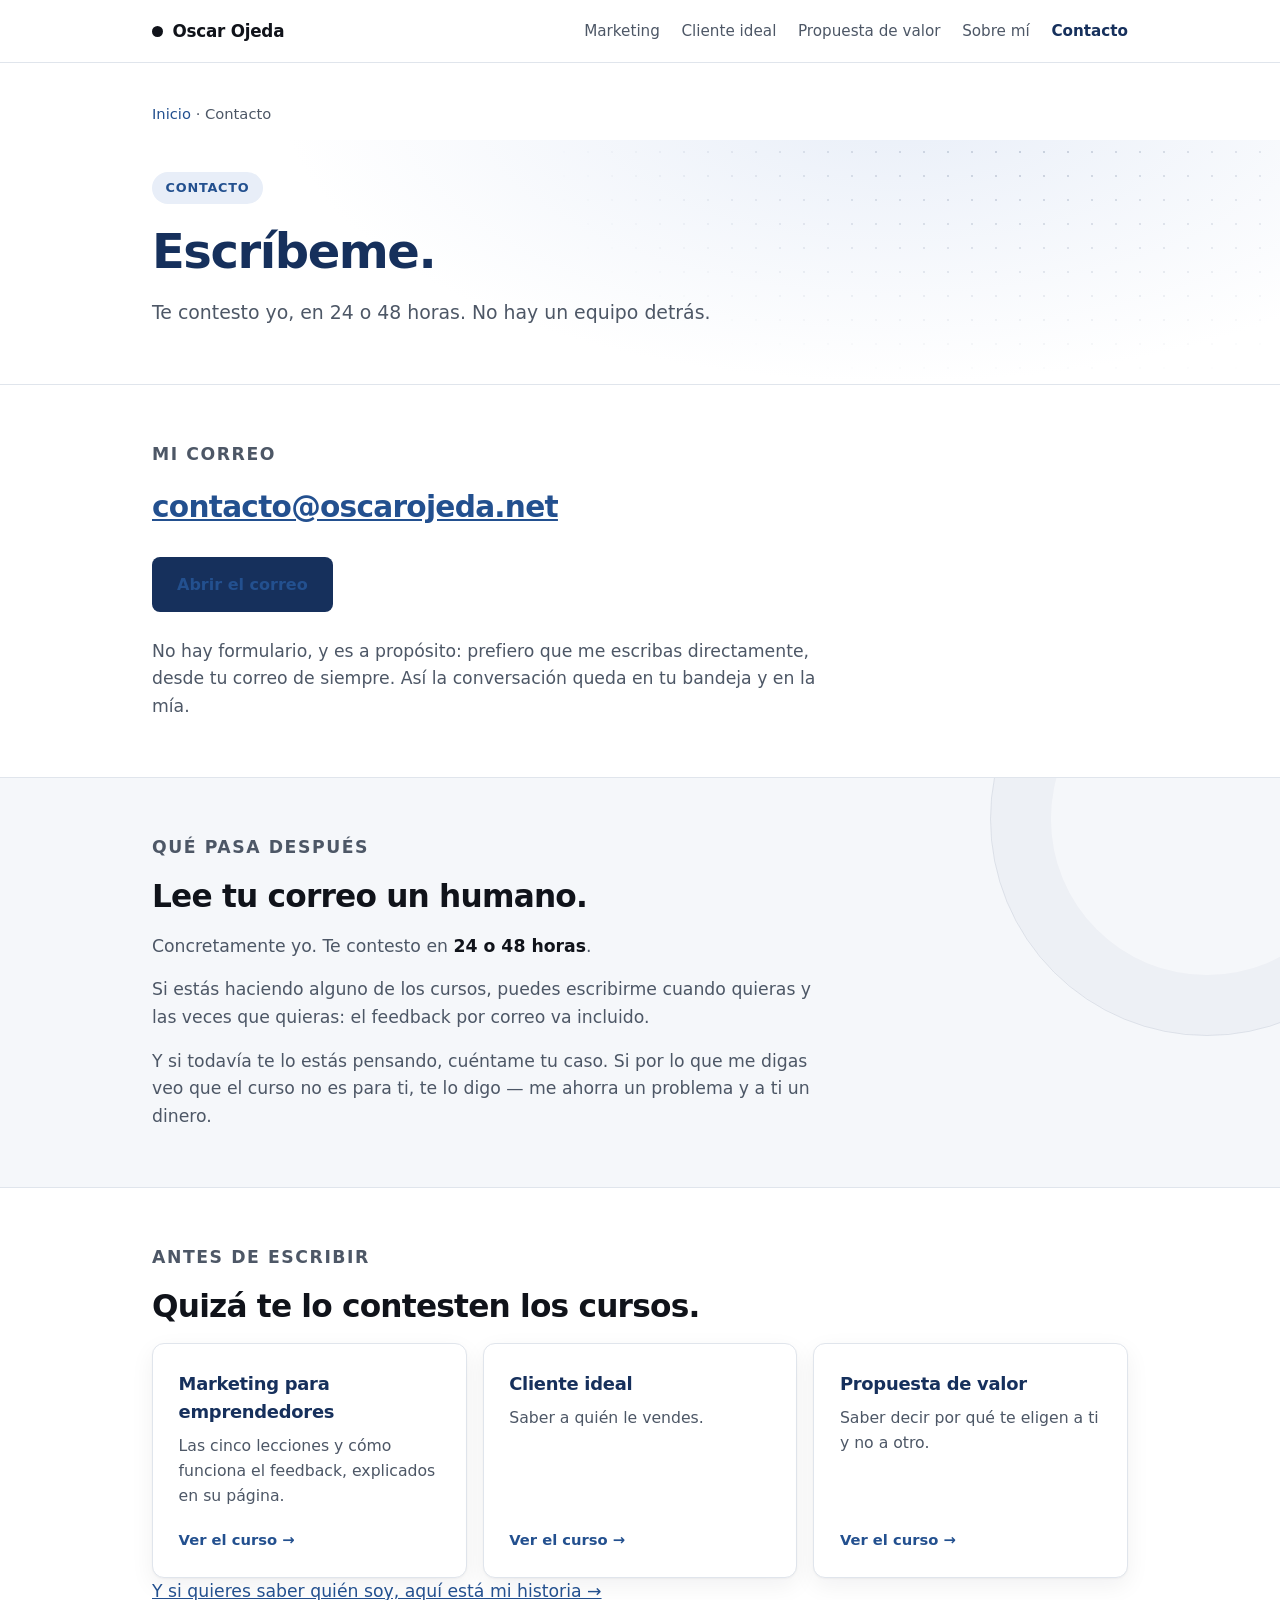
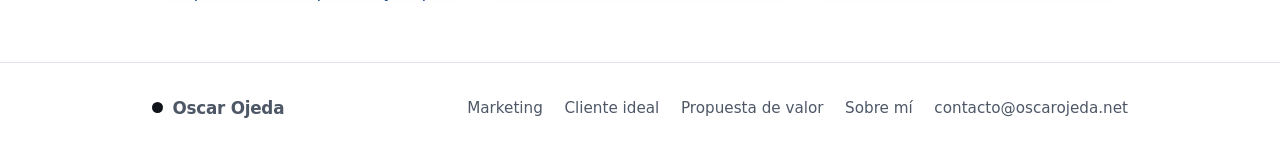
==== contacto.html @ 7781a22b "Los remates Contacto y sobre mí, favicon con el punto de marca, títulos y descripciones propios en l" ====
<!doctype html>
<html lang="es">
<head>
<meta charset="utf-8">
<meta name="viewport" content="width=device-width, initial-scale=1">
<title>Contacto — Oscar Ojeda</title>
<meta name="description" content="Escríbeme a contacto@oscarojeda.net. Te contesto yo, en 24 o 48 horas. Sin formularios y sin equipo de atención al cliente detrás.">
<link rel="icon" href="favicon.svg" type="image/svg+xml">
<link rel="stylesheet" href="estilos.css">
</head>
<body>

  <header>
    <div class="contenedor">
      <div class="barra">
        <a class="marca" href="index.html">
          <span class="punto"></span>
          Oscar Ojeda
        </a>
        <nav>
          <a href="curso-marketing.html">Marketing</a>
          <a href="curso-cliente-ideal.html">Cliente ideal</a>
          <a href="curso-propuesta-de-valor.html">Propuesta de valor</a>
          <a href="sobre-mi.html">Sobre mí</a>
          <a class="activo" href="contacto.html">Contacto</a>
        </nav>
      </div>
    </div>
  </header>

  <main>

    <div class="contenedor">
      <p class="migas"><a href="index.html">Inicio</a> · Contacto</p>
    </div>

    <section class="cabecera-curso">
      <div class="contenedor">
        <span class="etiqueta">Contacto</span>
        <h1>Escríbeme.</h1>
        <p class="entradilla">Te contesto yo, en 24 o 48 horas. No hay un equipo detrás.</p>
      </div>
    </section>

    <section class="bloque">
      <div class="contenedor">
        <p class="titulillo">Mi correo</p>
        <a class="correo-grande" href="mailto:contacto@oscarojeda.net">contacto@oscarojeda.net</a>
        <div class="botones">
          <a class="boton boton-primario" href="mailto:contacto@oscarojeda.net">Abrir el correo</a>
        </div>
        <p style="margin-top:1.6rem">No hay formulario, y es a propósito: prefiero que me escribas directamente, desde tu correo de siempre. Así la conversación queda en tu bandeja y en la mía.</p>
      </div>
    </section>

    <section class="bloque suave">
      <div class="contenedor">
        <p class="titulillo">Qué pasa después</p>
        <h2>Lee tu correo un humano.</h2>
        <p>Concretamente yo. Te contesto en <strong>24 o 48 horas</strong>.</p>
        <p>Si estás haciendo alguno de los cursos, puedes escribirme cuando quieras y las veces que quieras: el feedback por correo va incluido.</p>
        <p>Y si todavía te lo estás pensando, cuéntame tu caso. Si por lo que me digas veo que el curso no es para ti, te lo digo — me ahorra un problema y a ti un dinero.</p>
      </div>
    </section>

    <section class="bloque">
      <div class="contenedor">
        <p class="titulillo">Antes de escribir</p>
        <h2>Quizá te lo contesten los cursos.</h2>
        <div class="lista-cursos">
          <a class="curso" href="curso-marketing.html">
            <h3>Marketing para emprendedores</h3>
            <p>Las cinco lecciones y cómo funciona el feedback, explicados en su página.</p>
            <span class="flecha">Ver el curso →</span>
          </a>
          <a class="curso" href="curso-cliente-ideal.html">
            <h3>Cliente ideal</h3>
            <p>Saber a quién le vendes.</p>
            <span class="flecha">Ver el curso →</span>
          </a>
          <a class="curso" href="curso-propuesta-de-valor.html">
            <h3>Propuesta de valor</h3>
            <p>Saber decir por qué te eligen a ti y no a otro.</p>
            <span class="flecha">Ver el curso →</span>
          </a>
        </div>
        <p class="volver"><a href="sobre-mi.html">Y si quieres saber quién soy, aquí está mi historia →</a></p>
      </div>
    </section>

  </main>

  <footer>
    <div class="contenedor">
      <div class="barra">
        <a class="marca" href="index.html">
          <span class="punto"></span>
          Oscar Ojeda
        </a>
        <nav>
          <a href="curso-marketing.html">Marketing</a>
          <a href="curso-cliente-ideal.html">Cliente ideal</a>
          <a href="curso-propuesta-de-valor.html">Propuesta de valor</a>
          <a href="sobre-mi.html">Sobre mí</a>
          <a href="contacto.html">contacto@oscarojeda.net</a>
        </nav>
      </div>
    </div>
  </footer>

</body>
</html>
---- estilos.css ----
/* Estilos comunes de la web de Oscar Ojeda.
   Un solo sitio para todo: cambiar un color aquí lo cambia en las seis páginas. */

:root {
  color-scheme: light;
  --fondo: #ffffff;
  --fondo-suave: #f5f7fa;
  --texto: #10131a;
  --texto-suave: #4d5766;
  --azul: #16305c;
  --azul-medio: #23508f;
  --azul-claro: #e8eef8;
  --linea: #e0e5ec;
  --sombra: 0 1px 2px rgba(16, 19, 26, 0.04), 0 8px 24px rgba(16, 19, 26, 0.06);
}

* { box-sizing: border-box; }
html, body { margin: 0; padding: 0; }

body {
  background: var(--fondo);
  color: var(--texto);
  font-family: system-ui, -apple-system, "Segoe UI", Roboto, "Helvetica Neue", Arial, sans-serif;
  font-size: 17px;
  line-height: 1.6;
  -webkit-font-smoothing: antialiased;
}

.contenedor { max-width: 64rem; margin: 0 auto; padding: 0 1.5rem; }

a { color: inherit; }

/* ---------- Cabecera y pie ---------- */

header {
  border-bottom: 1px solid var(--linea);
  position: sticky;
  top: 0;
  background: rgba(255, 255, 255, 0.92);
  backdrop-filter: blur(8px);
  z-index: 10;
}

.barra {
  display: flex;
  align-items: center;
  justify-content: space-between;
  gap: 1rem;
  padding: 1.1rem 0;
}

.marca {
  display: flex;
  align-items: center;
  gap: 0.6rem;
  font-weight: 600;
  font-size: 1.05rem;
  letter-spacing: -0.015em;
  text-decoration: none;
}

.punto {
  width: 11px;
  height: 11px;
  border-radius: 50%;
  background: var(--texto);
  flex-shrink: 0;
}

.barra nav { display: flex; gap: 1.35rem; font-size: 0.95rem; }
.barra nav a { color: var(--texto-suave); text-decoration: none; white-space: nowrap; }
.barra nav a:hover { color: var(--azul-medio); }
.barra nav a.activo { color: var(--azul); font-weight: 600; }

footer {
  padding: 2rem 0;
  border-top: 1px solid var(--linea);
  color: var(--texto-suave);
  font-size: 0.92rem;
}

footer .barra { padding: 0; flex-wrap: wrap; }
footer nav { display: flex; gap: 1.2rem; flex-wrap: wrap; }
footer nav a { color: var(--texto-suave); text-decoration: none; }
footer nav a:hover { color: var(--azul-medio); }

/* ---------- Migas ---------- */

.migas { padding: 1.5rem 0 0; font-size: 0.92rem; color: var(--texto-suave); }
.migas a { color: var(--azul-medio); text-decoration: none; }
.migas a:hover { text-decoration: underline; }

/* ---------- Titulares ---------- */

h1 {
  font-size: clamp(2rem, 4.2vw, 3rem);
  line-height: 1.12;
  letter-spacing: -0.03em;
  font-weight: 650;
  margin: 0 0 1.2rem;
  color: var(--azul);
  max-width: 22ch;
}

h2 {
  font-size: clamp(1.45rem, 2.8vw, 1.95rem);
  line-height: 1.22;
  letter-spacing: -0.025em;
  font-weight: 650;
  margin: 0 0 1.1rem;
  color: var(--texto);
  max-width: 26ch;
}

.titulillo {
  font-size: 0.82rem;
  text-transform: uppercase;
  letter-spacing: 0.09em;
  font-weight: 600;
  color: var(--azul-medio);
  margin: 0 0 0.9rem;
}

.etiqueta {
  display: inline-block;
  font-size: 0.8rem;
  font-weight: 600;
  letter-spacing: 0.06em;
  text-transform: uppercase;
  color: var(--azul-medio);
  background: var(--azul-claro);
  border-radius: 100px;
  padding: 0.35rem 0.85rem;
  margin-bottom: 1.3rem;
}

/* ---------- Botones ---------- */

.boton {
  display: inline-block;
  padding: 0.85rem 1.5rem;
  border-radius: 8px;
  font-weight: 600;
  font-size: 1rem;
  text-decoration: none;
  border: 1px solid transparent;
}

.boton-primario { background: var(--azul); color: #ffffff; }
.boton-primario:hover { background: var(--azul-medio); }

.boton-secundario {
  background: var(--fondo);
  color: var(--azul);
  border-color: var(--linea);
}

.boton-secundario:hover { border-color: var(--azul-medio); }

.botones { display: flex; flex-wrap: wrap; gap: 0.8rem; }

/* ---------- Secciones ---------- */

section.bloque { padding: 3.5rem 0; border-top: 1px solid var(--linea); }
section.bloque.suave { background: var(--fondo-suave); }

.bloque p {
  font-size: 1.08rem;
  color: var(--texto-suave);
  margin: 0 0 1rem;
  max-width: 42rem;
}

.bloque p:last-child { margin-bottom: 0; }
.bloque p strong { color: var(--texto); font-weight: 600; }
.bloque a { color: var(--azul-medio); }

.entradilla {
  font-size: 1.1rem;
  color: var(--texto-suave);
  margin: 0 0 2.5rem;
  max-width: 40rem;
}

/* ---------- Portada: hero ---------- */

.hero {
  padding: 5.5rem 0 4rem;
  background:
    radial-gradient(60rem 30rem at 75% -10%, var(--azul-claro), transparent 70%),
    var(--fondo);
}

.hero-rejilla {
  display: grid;
  grid-template-columns: 1.15fr 0.85fr;
  gap: 3.5rem;
  align-items: center;
}

.hero h1 { font-size: clamp(2.1rem, 4.6vw, 3.35rem); max-width: none; }

h1 .remate { display: block; color: var(--texto); margin-top: 0.5rem; }

.hero p {
  font-size: 1.15rem;
  color: var(--texto-suave);
  margin: 0 0 1.1rem;
}

.hero p:last-of-type { margin-bottom: 2rem; }

.figura {
  position: relative;
  aspect-ratio: 4 / 5;
  border-radius: 14px;
  background: linear-gradient(160deg, var(--azul) 0%, #0d1f3d 100%);
  overflow: hidden;
  box-shadow: var(--sombra);
}

.figura span {
  position: absolute;
  border-radius: 50%;
  border: 1px solid rgba(255, 255, 255, 0.16);
}

.aro-1 { width: 62%; height: 0; padding-bottom: 62%; top: 12%; left: 12%; }
.aro-2 { width: 86%; height: 0; padding-bottom: 86%; top: 26%; left: 32%; }
.aro-3 { width: 40%; height: 0; padding-bottom: 40%; top: 54%; left: -6%; }

.figura .lleno {
  width: 16%;
  height: 0;
  padding-bottom: 16%;
  top: 34%;
  left: 35%;
  background: #ffffff;
  border: 0;
}

/* ---------- Portada: pruebas ---------- */

.pruebas {
  border-top: 1px solid var(--linea);
  border-bottom: 1px solid var(--linea);
  background: var(--fondo-suave);
  padding: 2.5rem 0;
}

.pruebas-rejilla { display: grid; grid-template-columns: repeat(3, 1fr); gap: 2rem; }

.prueba .cifra {
  font-size: 2rem;
  font-weight: 650;
  letter-spacing: -0.03em;
  color: var(--azul);
  line-height: 1.1;
  display: block;
  margin-bottom: 0.35rem;
}

.prueba p { margin: 0; color: var(--texto-suave); font-size: 0.98rem; }

/* ---------- Portada: alternativas ---------- */

.alternativas { display: grid; grid-template-columns: repeat(2, 1fr); gap: 1rem; }

.alternativa {
  padding: 1.5rem;
  background: var(--fondo);
  border: 1px solid var(--linea);
  border-radius: 10px;
}

.alternativa h3 { font-size: 1.02rem; font-weight: 600; margin: 0 0 0.4rem; }
.alternativa p { margin: 0; color: var(--texto-suave); font-size: 0.98rem; }

.alternativa.propia {
  background: var(--azul);
  border-color: var(--azul);
  color: #ffffff;
  grid-column: 1 / -1;
}

.alternativa.propia h3 { color: #ffffff; }
.alternativa.propia p { color: rgba(255, 255, 255, 0.82); }

/* ---------- Tarjetas de curso ---------- */

.cursos { background: var(--fondo-suave); border-top: 1px solid var(--linea); }

.lista-cursos { display: grid; grid-template-columns: repeat(3, 1fr); gap: 1rem; }

.curso {
  display: flex;
  flex-direction: column;
  padding: 1.6rem;
  background: var(--fondo);
  border: 1px solid var(--linea);
  border-radius: 12px;
  text-decoration: none;
  color: inherit;
  box-shadow: var(--sombra);
}

.curso:hover { border-color: var(--azul-medio); }

.curso h3 {
  font-size: 1.12rem;
  font-weight: 600;
  margin: 0 0 0.4rem;
  color: var(--azul);
  letter-spacing: -0.015em;
}

.curso p {
  margin: 0 0 1.2rem;
  color: var(--texto-suave);
  font-size: 0.98rem;
  flex-grow: 1;
}

.curso .flecha { font-size: 0.92rem; font-weight: 600; color: var(--azul-medio); }

/* ---------- Páginas de curso ---------- */

.cabecera-curso {
  padding: 2rem 0 3.5rem;
  background:
    radial-gradient(55rem 26rem at 70% -20%, var(--azul-claro), transparent 70%),
    var(--fondo);
}

.cabecera-curso .entradilla {
  font-size: 1.18rem;
  color: var(--texto-suave);
  margin: 0;
  max-width: 40rem;
}

.lecciones { margin: 0; padding: 0; list-style: none; counter-reset: leccion; }

.leccion {
  counter-increment: leccion;
  position: relative;
  padding: 1.35rem 0 1.35rem 3.4rem;
  border-bottom: 1px solid var(--linea);
}

.leccion:first-child { border-top: 1px solid var(--linea); }

.leccion::before {
  content: counter(leccion);
  position: absolute;
  left: 0;
  top: 1.35rem;
  width: 2.2rem;
  height: 2.2rem;
  border-radius: 50%;
  background: var(--azul);
  color: #ffffff;
  font-size: 0.92rem;
  font-weight: 650;
  display: flex;
  align-items: center;
  justify-content: center;
}

.leccion h3 {
  font-size: 1.08rem;
  font-weight: 600;
  margin: 0 0 0.25rem;
  color: var(--texto);
  letter-spacing: -0.01em;
}

.leccion p { margin: 0; font-size: 1rem; color: var(--texto-suave); }

.nota-lecciones { margin-top: 1.5rem; }

/* ---------- Bloque destacado en azul ---------- */

.destacado {
  background: var(--azul);
  color: #ffffff;
  border-radius: 12px;
  padding: 2rem;
  box-shadow: var(--sombra);
}

.destacado h2 { color: #ffffff; margin-bottom: 0.8rem; }
.destacado p { color: rgba(255, 255, 255, 0.84); }
.destacado p strong { color: #ffffff; }

.destacado .dato {
  display: inline-block;
  font-size: 1.9rem;
  font-weight: 650;
  letter-spacing: -0.03em;
  margin-bottom: 0.3rem;
}

/* ---------- Contacto ---------- */

.contacto { background: var(--azul); color: #ffffff; padding: 4rem 0; }
.contacto h2 { color: #ffffff; margin-bottom: 0.8rem; }

.contacto p {
  color: rgba(255, 255, 255, 0.82);
  font-size: 1.1rem;
  margin: 0 0 1.8rem;
  max-width: 34rem;
}

.contacto .boton-primario { background: #ffffff; color: var(--azul); }
.contacto .boton-primario:hover { background: var(--azul-claro); }

/* Variante clara del cierre de contacto, en las páginas de curso */

.bloque.contacto {
  background: var(--fondo-suave);
  color: var(--texto);
  padding: 3.5rem 0;
}

.bloque.contacto h2 { color: var(--texto); }
.bloque.contacto p { color: var(--texto-suave); }
.bloque.contacto .boton-primario { background: var(--azul); color: #ffffff; }
.bloque.contacto .boton-primario:hover { background: var(--azul-medio); }

/* Correo grande de la página de contacto */

.correo-grande {
  display: block;
  font-size: clamp(1.15rem, 3.4vw, 1.85rem);
  font-weight: 650;
  letter-spacing: -0.025em;
  color: var(--azul);
  word-break: break-word;
  margin: 0 0 1.6rem;
}

/* ---------- Otros cursos ---------- */

.otros { display: grid; grid-template-columns: repeat(2, 1fr); gap: 1rem; }

.otro {
  display: block;
  padding: 1.5rem;
  background: var(--fondo);
  border: 1px solid var(--linea);
  border-radius: 12px;
  text-decoration: none;
  color: inherit;
  box-shadow: var(--sombra);
}

.otro:hover { border-color: var(--azul-medio); }

.otro h3 {
  font-size: 1.1rem;
  font-weight: 600;
  margin: 0 0 0.35rem;
  color: var(--azul);
  letter-spacing: -0.015em;
}

.otro p { margin: 0 0 0.9rem; color: var(--texto-suave); font-size: 0.98rem; }
.otro .flecha { font-size: 0.92rem; font-weight: 600; color: var(--azul-medio); }

.volver { margin-top: 1.5rem; font-size: 0.98rem; }
.volver a { color: var(--azul-medio); font-weight: 500; }

/* ---------- Fondos decorativos, dibujados con CSS ---------- */

.hero, .pruebas, .cursos, .contacto, .cabecera-curso, section.bloque.suave {
  position: relative;
  overflow: hidden;
}

.hero > *, .pruebas > *, .cursos > *, .contacto > *,
.cabecera-curso > *, section.bloque.suave > * {
  position: relative;
  z-index: 1;
}

.hero::before,
.cabecera-curso::before {
  content: "";
  position: absolute;
  inset: 0;
  background-image: radial-gradient(circle, rgba(22, 48, 92, 0.18) 1px, transparent 1px);
  background-size: 24px 24px;
  -webkit-mask-image: radial-gradient(42rem 21rem at 80% 6%, #000, transparent 72%);
  mask-image: radial-gradient(42rem 21rem at 80% 6%, #000, transparent 72%);
  pointer-events: none;
}

.pruebas::before,
.cursos::before,
section.bloque.suave::before {
  content: "";
  position: absolute;
  width: 27rem;
  height: 27rem;
  right: -9rem;
  top: -11rem;
  border-radius: 50%;
  border: 1px solid rgba(22, 48, 92, 0.11);
  box-shadow: inset 0 0 0 3.75rem rgba(22, 48, 92, 0.03);
  pointer-events: none;
}

.cursos::before { left: -11rem; right: auto; top: auto; bottom: -13rem; }

.contacto:not(.bloque)::before,
.contacto:not(.bloque)::after {
  content: "";
  position: absolute;
  border-radius: 50%;
  border: 1px solid rgba(255, 255, 255, 0.14);
  pointer-events: none;
}

.contacto:not(.bloque)::before { width: 30rem; height: 30rem; right: -8rem; top: -12rem; }
.contacto:not(.bloque)::after { width: 18rem; height: 18rem; right: 4rem; bottom: -9rem; }

.destacado { position: relative; overflow: hidden; }
.destacado > * { position: relative; z-index: 1; }

.destacado::before,
.destacado::after {
  content: "";
  position: absolute;
  border-radius: 50%;
  border: 1px solid rgba(255, 255, 255, 0.15);
  pointer-events: none;
}

.destacado::before { width: 24rem; height: 24rem; right: -7rem; top: -10rem; }
.destacado::after { width: 14rem; height: 14rem; right: 3rem; bottom: -8rem; }

/* ---------- Móvil ---------- */

@media (max-width: 52rem) {
  .hero-rejilla { grid-template-columns: 1fr; gap: 2.5rem; }
  .figura { max-width: 20rem; aspect-ratio: 1 / 1; }
  .lista-cursos { grid-template-columns: 1fr; }
  .alternativas { grid-template-columns: 1fr; }
  .pruebas-rejilla { grid-template-columns: 1fr; gap: 1.5rem; }
  .otros { grid-template-columns: 1fr; }
  .barra nav { gap: 1rem; font-size: 0.9rem; }
}

@media (max-width: 40rem) {
  .barra nav { display: none; }
}

@media (max-width: 34rem) {
  body { font-size: 16px; }
  .hero { padding: 3.5rem 0 3rem; }
  section.bloque { padding: 2.75rem 0; }
  .destacado { padding: 1.5rem; }
  .boton { width: 100%; text-align: center; }
  footer .barra { flex-direction: column; align-items: flex-start; gap: 0.8rem; }
}
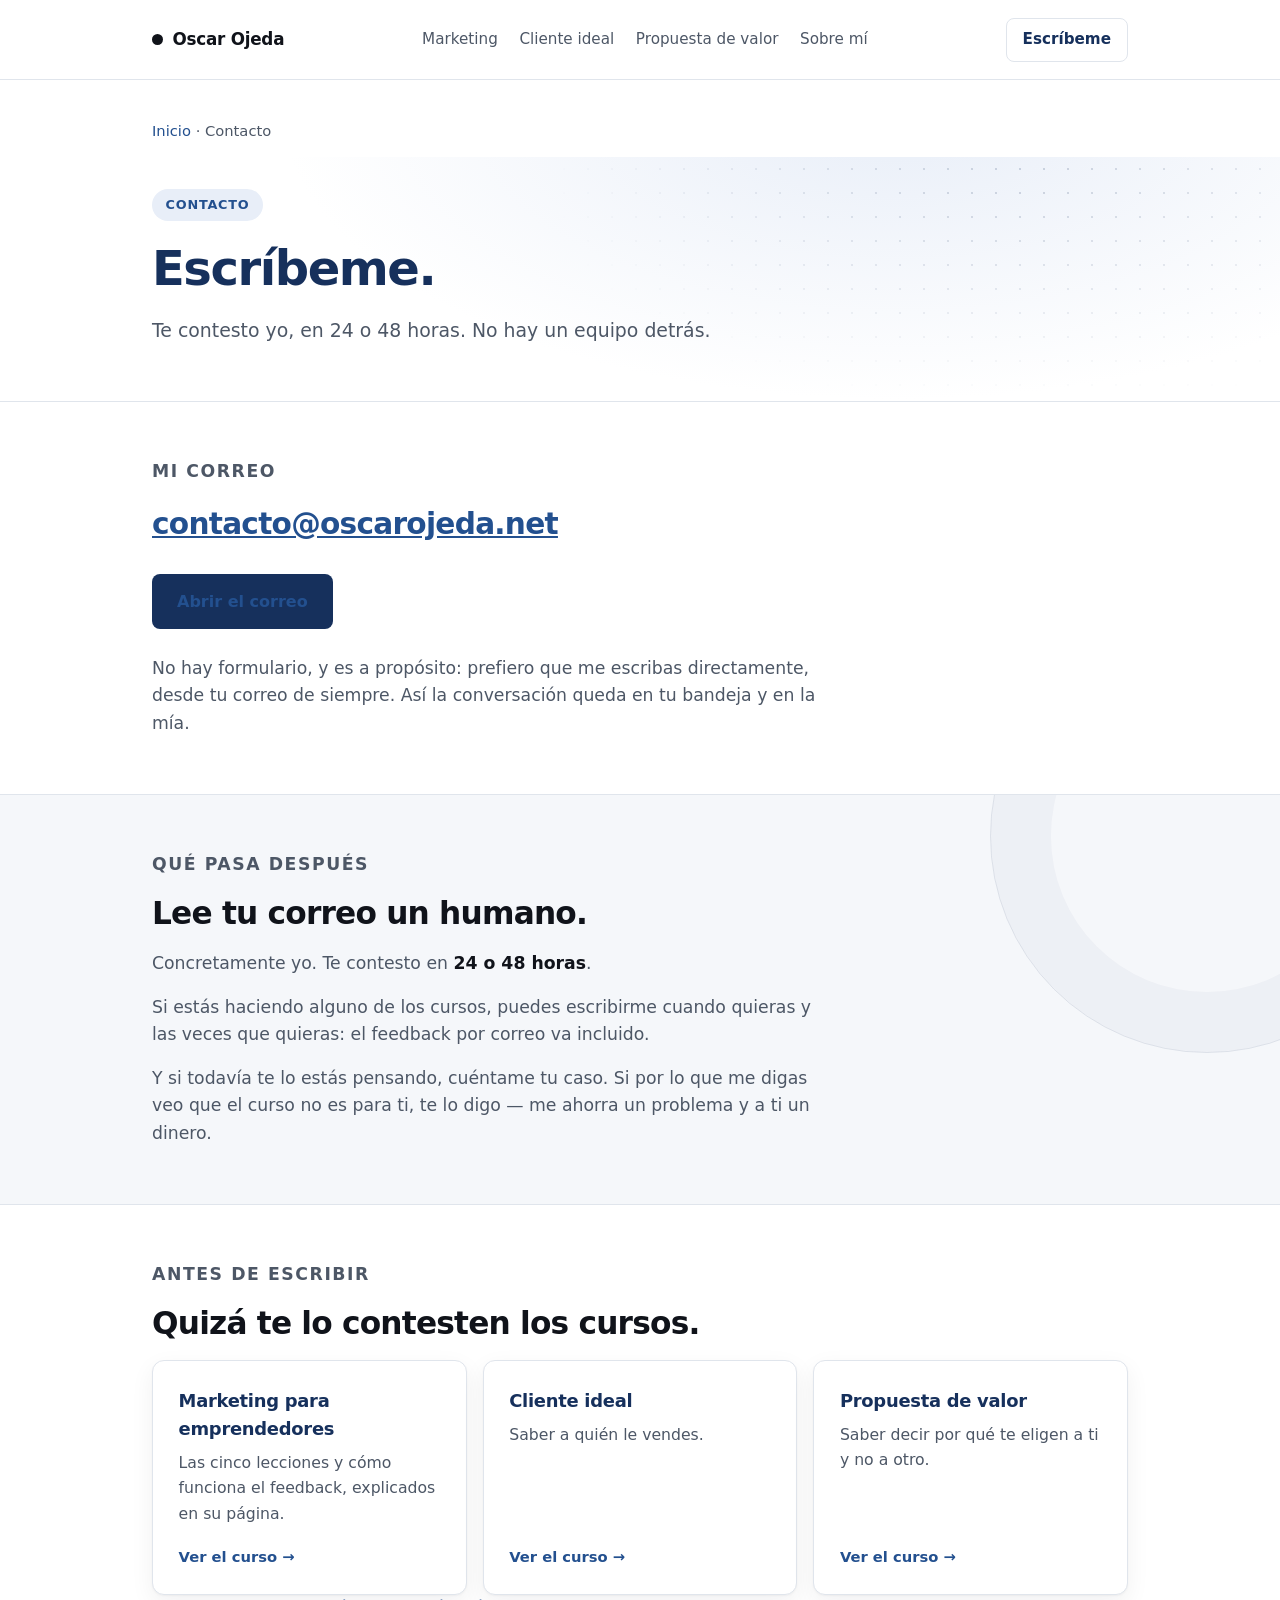
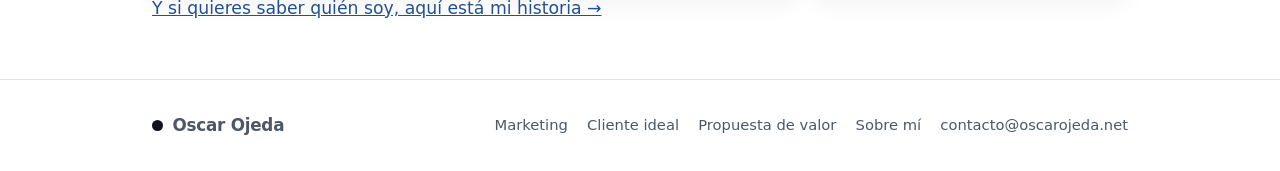
==== commit bacb9848: "El menú que se podía abrir Por debajo de 640 píxeles el menú desaparecía y no había forma de abrirlo" ====
--- a/contacto.html
+++ b/contacto.html
@@ -17,13 +17,28 @@
           <span class="punto"></span>
           Oscar Ojeda
         </a>
-        <nav>
+
+        <nav class="menu-ancho">
           <a href="curso-marketing.html">Marketing</a>
           <a href="curso-cliente-ideal.html">Cliente ideal</a>
           <a href="curso-propuesta-de-valor.html">Propuesta de valor</a>
           <a href="sobre-mi.html">Sobre mí</a>
-          <a class="activo" href="contacto.html">Contacto</a>
         </nav>
+
+        <a class="boton-cabecera" href="contacto.html">Escríbeme</a>
+
+        <details class="menu-movil">
+          <summary><svg class="barras" width="20" height="20" viewBox="0 0 20 20" fill="none" stroke="currentColor" stroke-width="1.8" stroke-linecap="round" aria-hidden="true"><path d="M3 6h14M3 10h14M3 14h14"/></svg><svg class="aspa" width="20" height="20" viewBox="0 0 20 20" fill="none" stroke="currentColor" stroke-width="1.8" stroke-linecap="round" aria-hidden="true"><path d="M5 5l10 10M15 5L5 15"/></svg> Menú</summary>
+          <nav>
+            <a href="index.html">Inicio</a>
+            <a href="curso-marketing.html">Marketing</a>
+            <a href="curso-cliente-ideal.html">Cliente ideal</a>
+            <a href="curso-propuesta-de-valor.html">Propuesta de valor</a>
+            <a href="sobre-mi.html">Sobre mí</a>
+            <a class="activo" href="contacto.html">Contacto</a>
+            <a class="correo-menu" href="mailto:contacto@oscarojeda.net">contacto@oscarojeda.net</a>
+          </nav>
+        </details>
       </div>
     </div>
   </header>
--- a/estilos.css
+++ b/estilos.css
@@ -32,12 +32,14 @@
 
 /* ---------- Cabecera y pie ---------- */
 
+/* Fondo sólido y sin desenfoque. Además de ser decoración de más, el
+   desenfoque hacía que el panel del menú se colocara dentro de la cabecera
+   en vez de sobre toda la pantalla. */
 header {
   border-bottom: 1px solid var(--linea);
   position: sticky;
   top: 0;
-  background: rgba(255, 255, 255, 0.92);
-  backdrop-filter: blur(8px);
+  background: var(--fondo);
   z-index: 10;
 }
 
@@ -67,10 +69,99 @@
   flex-shrink: 0;
 }
 
-.barra nav { display: flex; gap: 1.35rem; font-size: 0.95rem; }
-.barra nav a { color: var(--texto-suave); text-decoration: none; white-space: nowrap; }
-.barra nav a:hover { color: var(--azul-medio); }
-.barra nav a.activo { color: var(--azul); font-weight: 600; }
+/* Menú de pantallas anchas: los enlaces en línea. */
+
+.menu-ancho { display: flex; gap: 1.35rem; font-size: 0.95rem; }
+.menu-ancho a { color: var(--texto-suave); text-decoration: none; white-space: nowrap; }
+.menu-ancho a:hover { color: var(--azul-medio); }
+.menu-ancho a.activo { color: var(--azul); font-weight: 600; }
+
+.boton-cabecera {
+  display: inline-flex;
+  align-items: center;
+  height: 44px;
+  padding: 0 1rem;
+  border-radius: 8px;
+  border: 1px solid var(--linea);
+  background: var(--fondo);
+  color: var(--azul);
+  font-weight: 600;
+  font-size: 0.95rem;
+  text-decoration: none;
+  white-space: nowrap;
+}
+
+.boton-cabecera:hover { border-color: var(--azul); }
+
+/* Menú de pantallas estrechas. Es un <details>: el navegador ya sabe abrirlo
+   y cerrarlo, se maneja con el teclado y los lectores de pantalla lo anuncian.
+   Por eso no hace falta ni una línea de JavaScript. */
+
+.menu-movil { display: none; }
+
+/* La marca y el botón se quedan por encima del panel, para que la cabecera
+   siga visible y se pueda cerrar el menú desde donde se abrió. */
+.barra .marca, .menu-movil > summary { position: relative; z-index: 1; }
+
+.menu-movil > summary {
+  display: inline-flex;
+  align-items: center;
+  gap: 0.5rem;
+  height: 44px;
+  padding: 0 0.9rem;
+  border-radius: 8px;
+  border: 1px solid var(--linea);
+  background: var(--fondo);
+  color: var(--azul);
+  font-weight: 600;
+  font-size: 0.95rem;
+  cursor: pointer;
+  list-style: none;
+}
+
+/* Quitar el triángulo que el navegador pone por defecto. */
+.menu-movil > summary::-webkit-details-marker { display: none; }
+.menu-movil > summary::marker { content: ""; }
+
+.menu-movil > summary .barras,
+.menu-movil > summary .aspa { display: block; }
+.menu-movil[open] > summary .barras { display: none; }
+.menu-movil:not([open]) > summary .aspa { display: none; }
+
+.menu-movil > nav {
+  position: fixed;
+  inset: 0;
+  background: var(--fondo);
+  padding: 5.5rem 1.5rem 2rem;
+  overflow-y: auto;
+  display: flex;
+  flex-direction: column;
+}
+
+.menu-movil > nav a {
+  display: flex;
+  align-items: center;
+  justify-content: space-between;
+  padding: 1.05rem 0;
+  border-bottom: 1px solid var(--linea);
+  color: var(--texto);
+  text-decoration: none;
+  font-size: 1.35rem;
+  font-weight: 600;
+  letter-spacing: -0.02em;
+}
+
+.menu-movil > nav a:hover { color: var(--azul-medio); }
+.menu-movil > nav a.activo { color: var(--azul); }
+
+.menu-movil > nav .correo-menu {
+  margin-top: auto;
+  padding-top: 1.5rem;
+  border-bottom: 0;
+  font-size: 1rem;
+  font-weight: 500;
+  color: var(--azul-medio);
+}
 
 footer {
   padding: 2rem 0;
@@ -550,11 +641,13 @@
   .alternativas { grid-template-columns: 1fr; }
   .pruebas-rejilla { grid-template-columns: 1fr; gap: 1.5rem; }
   .otros { grid-template-columns: 1fr; }
-  .barra nav { gap: 1rem; font-size: 0.9rem; }
-}
-
-@media (max-width: 40rem) {
-  .barra nav { display: none; }
+
+  /* Por debajo de este ancho los enlaces ya no caben en línea: se esconde el
+     menú ancho y aparece el botón que despliega el panel. Nunca se esconde el
+     menú sin dejar forma de abrirlo. */
+  .menu-ancho { display: none; }
+  .boton-cabecera { display: none; }
+  .menu-movil { display: block; }
 }
 
 @media (max-width: 34rem) {
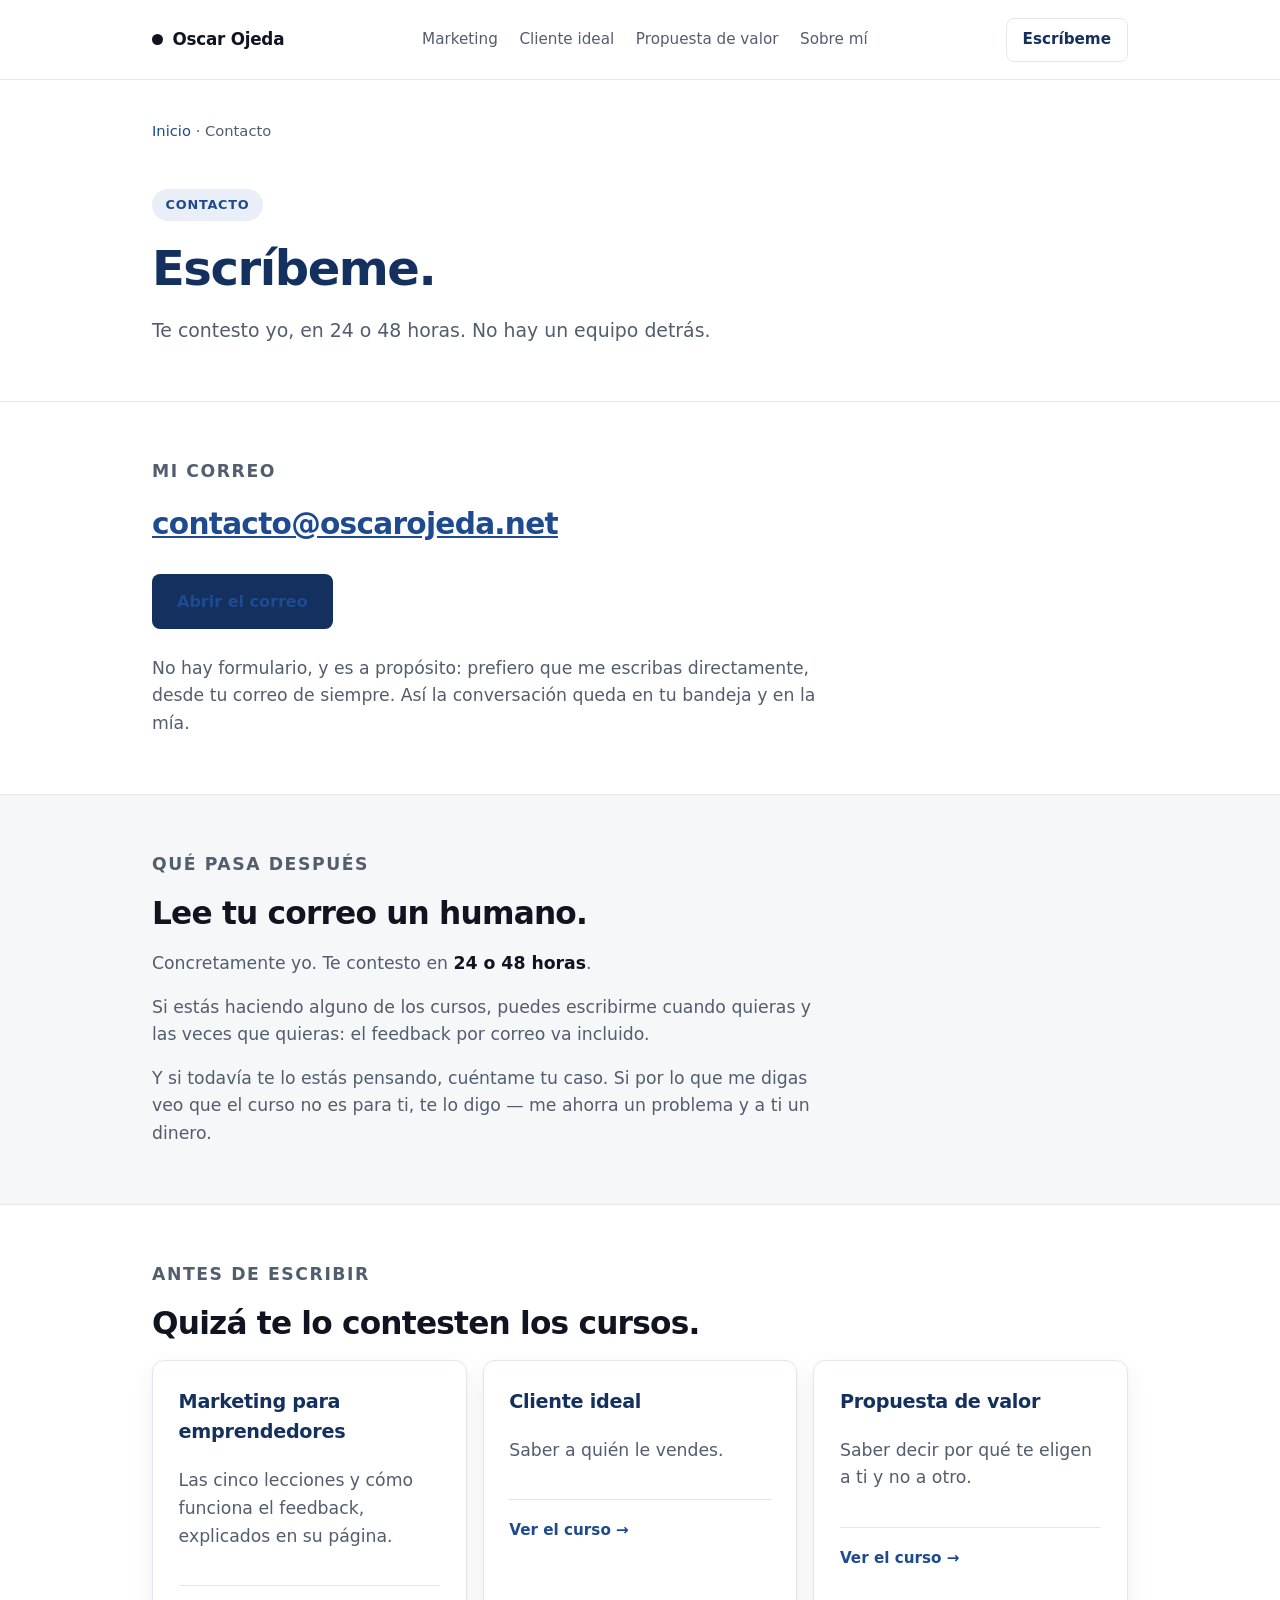
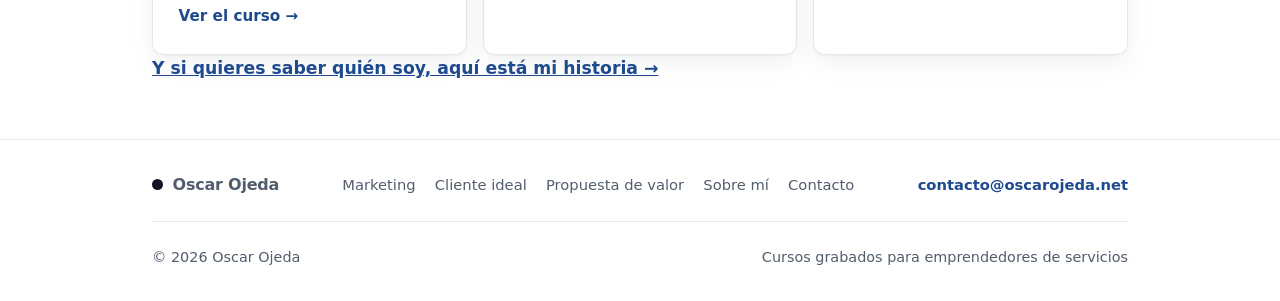
==== commit 56bda99d: "Las páginas de curso y el pie En los tres cursos, "con qué llegas" y "con qué sales" pasan a leerse " ====
--- a/contacto.html
+++ b/contacto.html
@@ -117,8 +117,14 @@
           <a href="curso-cliente-ideal.html">Cliente ideal</a>
           <a href="curso-propuesta-de-valor.html">Propuesta de valor</a>
           <a href="sobre-mi.html">Sobre mí</a>
-          <a href="contacto.html">contacto@oscarojeda.net</a>
+          <a href="contacto.html">Contacto</a>
         </nav>
+        <a href="mailto:contacto@oscarojeda.net">contacto@oscarojeda.net</a>
+      </div>
+      <div class="raya-pie"></div>
+      <div class="letra-pequena">
+        <span>© 2026 Oscar Ojeda</span>
+        <span>Cursos grabados para emprendedores de servicios</span>
       </div>
     </div>
   </footer>
--- a/estilos.css
+++ b/estilos.css
@@ -1,16 +1,44 @@
 /* Estilos comunes de la web de Oscar Ojeda.
    Un solo sitio para todo: cambiar un color aquí lo cambia en las seis páginas. */
+
+/* ---------- La letra ----------
+
+   Geist, licencia SIL Open Font License, guardada en fuentes/ dentro del
+   propio proyecto. No se enlaza desde el servidor de nadie: el día que lo
+   muevan, la web se seguiría viendo igual.
+
+   Dos pesos y no más: 400 para el texto, 600 para los titulares. Cada
+   archivo son 40 KB, y con estos dos hay contraste de sobra.
+
+   font-display: swap significa que el texto se lee con la letra del
+   sistema mientras Geist se descarga, en vez de quedarse invisible. */
+
+@font-face {
+  font-family: "Geist";
+  src: url("fuentes/Geist-Regular.woff2") format("woff2");
+  font-weight: 400;
+  font-style: normal;
+  font-display: swap;
+}
+
+@font-face {
+  font-family: "Geist";
+  src: url("fuentes/Geist-SemiBold.woff2") format("woff2");
+  font-weight: 600;
+  font-style: normal;
+  font-display: swap;
+}
 
 :root {
   color-scheme: light;
   --fondo: #ffffff;
-  --fondo-suave: #f5f7fa;
-  --texto: #10131a;
-  --texto-suave: #4d5766;
-  --azul: #16305c;
-  --azul-medio: #23508f;
-  --azul-claro: #e8eef8;
-  --linea: #e0e5ec;
+  --fondo-suave: #f6f7f9;
+  --texto: #0f1420;
+  --texto-suave: #525d6e;
+  --azul: #14305e;
+  --azul-medio: #1e4a8f;
+  --azul-claro: #e9eef7;
+  --linea: #e3e7ed;
   --sombra: 0 1px 2px rgba(16, 19, 26, 0.04), 0 8px 24px rgba(16, 19, 26, 0.06);
 }
 
@@ -20,7 +48,7 @@
 body {
   background: var(--fondo);
   color: var(--texto);
-  font-family: system-ui, -apple-system, "Segoe UI", Roboto, "Helvetica Neue", Arial, sans-serif;
+  font-family: "Geist", system-ui, -apple-system, "Segoe UI", Roboto, "Helvetica Neue", Arial, sans-serif;
   font-size: 17px;
   line-height: 1.6;
   -webkit-font-smoothing: antialiased;
@@ -159,7 +187,7 @@
   padding-top: 1.5rem;
   border-bottom: 0;
   font-size: 1rem;
-  font-weight: 500;
+  font-weight: 600;
   color: var(--azul-medio);
 }
 
@@ -170,7 +198,22 @@
   font-size: 0.92rem;
 }
 
-footer .barra { padding: 0; flex-wrap: wrap; }
+footer .barra { padding: 0 0 1.5rem; flex-wrap: wrap; gap: 1.5rem; }
+footer .marca { font-size: 1rem; }
+footer .barra > a[href^="mailto:"] { color: var(--azul-medio); font-weight: 600; text-decoration: none; }
+footer .barra > a[href^="mailto:"]:hover { text-decoration: underline; }
+
+.raya-pie { height: 1px; background: var(--linea); }
+
+.letra-pequena {
+  display: flex;
+  justify-content: space-between;
+  flex-wrap: wrap;
+  gap: 0.6rem;
+  padding-top: 1.5rem;
+  font-size: 0.9rem;
+  color: var(--texto-suave);
+}
 footer nav { display: flex; gap: 1.2rem; flex-wrap: wrap; }
 footer nav a { color: var(--texto-suave); text-decoration: none; }
 footer nav a:hover { color: var(--azul-medio); }
@@ -187,7 +230,7 @@
   font-size: clamp(2rem, 4.2vw, 3rem);
   line-height: 1.12;
   letter-spacing: -0.03em;
-  font-weight: 650;
+  font-weight: 600;
   margin: 0 0 1.2rem;
   color: var(--azul);
   max-width: 22ch;
@@ -197,7 +240,7 @@
   font-size: clamp(1.45rem, 2.8vw, 1.95rem);
   line-height: 1.22;
   letter-spacing: -0.025em;
-  font-weight: 650;
+  font-weight: 600;
   margin: 0 0 1.1rem;
   color: var(--texto);
   max-width: 26ch;
@@ -277,15 +320,15 @@
 
 .hero {
   padding: 5.5rem 0 4rem;
-  background:
-    radial-gradient(60rem 30rem at 75% -10%, var(--azul-claro), transparent 70%),
-    var(--fondo);
+  background: var(--fondo);
 }
 
 .hero-rejilla {
   display: grid;
   grid-template-columns: 1.15fr 0.85fr;
   gap: 3.5rem;
+  /* Con un solo hijo (la fase 4 traera la ficha del curso) el hero ocupa
+     su columna y no deja un hueco raro. */
   align-items: center;
 }
 
@@ -301,34 +344,9 @@
 
 .hero p:last-of-type { margin-bottom: 2rem; }
 
-.figura {
-  position: relative;
-  aspect-ratio: 4 / 5;
-  border-radius: 14px;
-  background: linear-gradient(160deg, var(--azul) 0%, #0d1f3d 100%);
-  overflow: hidden;
-  box-shadow: var(--sombra);
-}
-
-.figura span {
-  position: absolute;
-  border-radius: 50%;
-  border: 1px solid rgba(255, 255, 255, 0.16);
-}
-
-.aro-1 { width: 62%; height: 0; padding-bottom: 62%; top: 12%; left: 12%; }
-.aro-2 { width: 86%; height: 0; padding-bottom: 86%; top: 26%; left: 32%; }
-.aro-3 { width: 40%; height: 0; padding-bottom: 40%; top: 54%; left: -6%; }
-
-.figura .lleno {
-  width: 16%;
-  height: 0;
-  padding-bottom: 16%;
-  top: 34%;
-  left: 35%;
-  background: #ffffff;
-  border: 0;
-}
+/* Aquí estaba .figura, el rectángulo azul con aros que ocupaba el mejor
+   sitio de la portada sin decir nada. Su hueco lo ocupa ahora la ficha del
+   curso, que sí cuenta algo. */
 
 /* ---------- Portada: pruebas ---------- */
 
@@ -343,7 +361,7 @@
 
 .prueba .cifra {
   font-size: 2rem;
-  font-weight: 650;
+  font-weight: 600;
   letter-spacing: -0.03em;
   color: var(--azul);
   line-height: 1.1;
@@ -355,27 +373,163 @@
 
 /* ---------- Portada: alternativas ---------- */
 
-.alternativas { display: grid; grid-template-columns: repeat(2, 1fr); gap: 1rem; }
+/* Lista con lineas finas en vez de rejilla de tarjetas: menos cajas y la
+   misma informacion. El azul queda reservado para la ultima, la propia. */
+
+.alternativas { display: flex; flex-direction: column; }
 
 .alternativa {
-  padding: 1.5rem;
+  display: grid;
+  grid-template-columns: 14rem minmax(0, 1fr);
+  gap: 2rem;
+  padding: 1.35rem 0;
+  border-top: 1px solid var(--linea);
+}
+
+.alternativa:last-of-type { border-bottom: 1px solid var(--linea); }
+.alternativa h3 { font-size: 1.05rem; font-weight: 600; margin: 0; }
+.alternativa p { margin: 0; color: var(--texto-suave); font-size: 1.02rem; }
+
+.alternativa.propia {
+  display: flex;
+  flex-direction: column;
+  gap: 0.6rem;
+  margin-top: 2rem;
+  padding: 2rem;
+  background: var(--azul);
+  border: 0;
+  border-radius: 12px;
+  color: #ffffff;
+}
+
+.alternativa.propia .titulo-propia { display: flex; align-items: center; gap: 0.7rem; }
+.alternativa.propia .punto { background: #ffffff; }
+.alternativa.propia h3 { color: #ffffff; font-size: 1.15rem; }
+.alternativa.propia p { color: rgba(255, 255, 255, 0.84); }
+
+
+/* ---------- La ficha del curso ----------
+
+   Ocupa el sitio donde estaba la figura decorativa. Ensena de que se
+   compone el curso: las cinco lecciones y como funciona el feedback. */
+
+.marco-ficha { background: var(--fondo-suave); border-radius: 20px; padding: 1.5rem; }
+
+.ficha-curso {
   background: var(--fondo);
   border: 1px solid var(--linea);
-  border-radius: 10px;
-}
-
-.alternativa h3 { font-size: 1.02rem; font-weight: 600; margin: 0 0 0.4rem; }
-.alternativa p { margin: 0; color: var(--texto-suave); font-size: 0.98rem; }
-
-.alternativa.propia {
+  border-radius: 14px;
+  padding: 1.6rem;
+  box-shadow: var(--sombra);
+}
+
+/* El rotulillo y la etiqueta comparten fila; el titulo se queda con el
+   ancho entero, que si no se parte en dos lineas cortas. */
+/* El rotulillo no se parte nunca; si no cabe junto a la etiqueta, la
+   etiqueta baja a la linea siguiente. Asi en el movil la tarjeta puede
+   encoger hasta el ancho de la pantalla. */
+.ficha-cabeza { display: flex; align-items: center; justify-content: space-between; gap: 0.6rem 1rem; flex-wrap: wrap; }
+.ficha-cabeza .titulillo { margin: 0; white-space: nowrap; }
+
+.ficha-titulo {
+  font-size: 1.2rem;
+  margin: 0.7rem 0 0;
+  color: var(--texto);
+  max-width: none;
+  letter-spacing: -0.015em;
+}
+
+.marbete {
+  font-size: 0.82rem;
+  font-weight: 600;
+  color: var(--azul);
+  background: var(--azul-claro);
+  border-radius: 100px;
+  padding: 0.3rem 0.7rem;
+  white-space: nowrap;
+  flex-shrink: 0;
+}
+
+.raya { height: 1px; background: var(--linea); margin: 1.2rem 0; }
+
+.indice { margin: 0; padding: 0; list-style: none; counter-reset: paso; }
+
+.indice li {
+  counter-increment: paso;
+  display: flex;
+  align-items: center;
+  gap: 0.85rem;
+  font-size: 1rem;
+  font-weight: 600;
+  color: var(--texto);
+  padding: 0.42rem 0;
+}
+
+/* El punto de la marca, trabajando: es la numeracion de las lecciones. */
+.indice li::before {
+  content: counter(paso);
+  width: 1.85rem;
+  height: 1.85rem;
+  border-radius: 50%;
+  background: var(--texto);
+  color: #ffffff;
+  font-size: 0.8rem;
+  font-weight: 600;
+  display: flex;
+  align-items: center;
+  justify-content: center;
+  flex-shrink: 0;
+}
+
+.ficha-pie { display: flex; align-items: center; gap: 0.75rem; }
+
+.ficha-pie .inicial {
+  width: 2.1rem;
+  height: 2.1rem;
+  border-radius: 50%;
   background: var(--azul);
-  border-color: var(--azul);
   color: #ffffff;
-  grid-column: 1 / -1;
-}
-
-.alternativa.propia h3 { color: #ffffff; }
-.alternativa.propia p { color: rgba(255, 255, 255, 0.82); }
+  font-size: 0.88rem;
+  font-weight: 600;
+  display: flex;
+  align-items: center;
+  justify-content: center;
+  flex-shrink: 0;
+}
+
+.ficha-pie p { margin: 0; font-size: 0.95rem; color: var(--texto-suave); }
+.ficha-pie strong { color: var(--texto); font-weight: 600; }
+
+/* ---------- Hueco para la foto de Oscar ----------
+
+   A proposito: mejor un hueco honesto que una foto de banco. Sale en
+   cuanto haya retrato de verdad. */
+
+.hueco-foto {
+  display: flex;
+  flex-direction: column;
+  align-items: center;
+  justify-content: center;
+  gap: 0.6rem;
+  text-align: center;
+  min-height: 22rem;
+  background: var(--azul-claro);
+  border-radius: 16px;
+  padding: 2rem;
+}
+
+.hueco-foto .punto { width: 15px; height: 15px; }
+.hueco-foto span { font-size: 0.95rem; color: var(--texto-suave); max-width: 15rem; }
+.hueco-foto .rotulo { color: var(--azul); font-weight: 600; }
+
+/* ---------- Quien esta detras ---------- */
+
+.detras-rejilla {
+  display: grid;
+  grid-template-columns: 20rem minmax(0, 1fr);
+  gap: 3.5rem;
+  align-items: center;
+}
 
 /* ---------- Tarjetas de curso ---------- */
 
@@ -397,30 +551,48 @@
 
 .curso:hover { border-color: var(--azul-medio); }
 
+.curso .titulillo { margin: 0 0 0.3rem; }
+
 .curso h3 {
-  font-size: 1.12rem;
-  font-weight: 600;
-  margin: 0 0 0.4rem;
+  font-size: 1.2rem;
+  font-weight: 600;
+  margin: 0 0 1.2rem;
   color: var(--azul);
   letter-spacing: -0.015em;
 }
 
-.curso p {
-  margin: 0 0 1.2rem;
+/* Con que llegas y con que sales, que es lo que de verdad ayuda a elegir.
+   Sale del apartado "Los cursos" de marca.md. */
+
+.viaje { display: flex; flex-direction: column; gap: 0.9rem; flex-grow: 1; }
+
+.viaje div { padding-top: 0.9rem; border-top: 1px solid var(--linea); }
+
+.viaje dt {
+  font-size: 0.78rem;
+  font-weight: 600;
+  letter-spacing: 0.06em;
+  text-transform: uppercase;
   color: var(--texto-suave);
-  font-size: 0.98rem;
-  flex-grow: 1;
-}
-
-.curso .flecha { font-size: 0.92rem; font-weight: 600; color: var(--azul-medio); }
+  margin: 0 0 0.2rem;
+}
+
+.viaje dd { margin: 0; font-size: 0.98rem; color: var(--texto-suave); }
+
+.curso .flecha {
+  font-size: 0.95rem;
+  font-weight: 600;
+  color: var(--azul-medio);
+  margin-top: 1.2rem;
+  padding-top: 1.1rem;
+  border-top: 1px solid var(--linea);
+}
 
 /* ---------- Páginas de curso ---------- */
 
 .cabecera-curso {
   padding: 2rem 0 3.5rem;
-  background:
-    radial-gradient(55rem 26rem at 70% -20%, var(--azul-claro), transparent 70%),
-    var(--fondo);
+  background: var(--fondo);
 }
 
 .cabecera-curso .entradilla {
@@ -452,7 +624,7 @@
   background: var(--azul);
   color: #ffffff;
   font-size: 0.92rem;
-  font-weight: 650;
+  font-weight: 600;
   display: flex;
   align-items: center;
   justify-content: center;
@@ -469,6 +641,94 @@
 .leccion p { margin: 0; font-size: 1rem; color: var(--texto-suave); }
 
 .nota-lecciones { margin-top: 1.5rem; }
+
+
+/* ---------- Paginas de curso: el par dolor / deseo ----------
+
+   Se leen de una vez, uno al lado del otro. El dolor primero: el cliente y
+   su problema van antes que el servicio. */
+
+.par { display: grid; grid-template-columns: repeat(2, minmax(0, 1fr)); gap: 1.25rem; align-items: stretch; }
+
+.par > * { margin: 0; }
+
+.llegas {
+  background: var(--fondo);
+  border: 1px solid var(--linea);
+  border-radius: 14px;
+  padding: 2rem;
+}
+
+.sales {
+  background: var(--azul);
+  border-radius: 14px;
+  padding: 2rem;
+  color: #ffffff;
+}
+
+.llegas h2, .sales h2 { max-width: none; }
+.sales h2 { color: #ffffff; }
+.sales .titulillo { color: rgba(255, 255, 255, 0.76); }
+.sales p { color: rgba(255, 255, 255, 0.84); }
+.sales p strong { color: #ffffff; }
+.llegas p:last-child, .sales p:last-child { margin-bottom: 0; }
+
+/* ---------- Paginas de curso: la ficha de lo que incluye ----------
+
+   Va a la altura del contenido, no escondida al final, para que quien ya
+   se ha decidido no tenga que seguir bajando. */
+
+.curso-rejilla {
+  display: grid;
+  grid-template-columns: minmax(0, 1fr) 21rem;
+  gap: 4rem;
+  align-items: start;
+}
+
+.ficha-incluye {
+  background: var(--fondo);
+  border: 1px solid var(--linea);
+  border-radius: 14px;
+  padding: 1.75rem;
+  box-shadow: var(--sombra);
+  position: sticky;
+  top: 6rem;
+}
+
+.ficha-incluye h2 {
+  font-size: 1.25rem;
+  margin: 0 0 1.2rem;
+  color: var(--azul);
+  max-width: none;
+}
+
+.ficha-incluye .titulillo { margin: 0 0 0.3rem; }
+
+.incluye { list-style: none; margin: 0; padding: 0; display: flex; flex-direction: column; gap: 0.85rem; }
+
+.incluye li {
+  display: flex;
+  align-items: flex-start;
+  gap: 0.7rem;
+  font-size: 0.98rem;
+  color: var(--texto);
+}
+
+.incluye .visto {
+  width: 1.3rem;
+  height: 1.3rem;
+  border-radius: 50%;
+  background: var(--azul-claro);
+  color: var(--azul);
+  display: flex;
+  align-items: center;
+  justify-content: center;
+  flex-shrink: 0;
+  margin-top: 0.15rem;
+}
+
+.ficha-incluye .boton { width: 100%; text-align: center; }
+.ficha-incluye .apunte { font-size: 0.88rem; color: var(--texto-suave); text-align: center; margin: 0.8rem 0 0; }
 
 /* ---------- Bloque destacado en azul ---------- */
 
@@ -487,7 +747,7 @@
 .destacado .dato {
   display: inline-block;
   font-size: 1.9rem;
-  font-weight: 650;
+  font-weight: 600;
   letter-spacing: -0.03em;
   margin-bottom: 0.3rem;
 }
@@ -525,7 +785,7 @@
 .correo-grande {
   display: block;
   font-size: clamp(1.15rem, 3.4vw, 1.85rem);
-  font-weight: 650;
+  font-weight: 600;
   letter-spacing: -0.025em;
   color: var(--azul);
   word-break: break-word;
@@ -561,84 +821,18 @@
 .otro .flecha { font-size: 0.92rem; font-weight: 600; color: var(--azul-medio); }
 
 .volver { margin-top: 1.5rem; font-size: 0.98rem; }
-.volver a { color: var(--azul-medio); font-weight: 500; }
-
-/* ---------- Fondos decorativos, dibujados con CSS ---------- */
-
-.hero, .pruebas, .cursos, .contacto, .cabecera-curso, section.bloque.suave {
-  position: relative;
-  overflow: hidden;
-}
-
-.hero > *, .pruebas > *, .cursos > *, .contacto > *,
-.cabecera-curso > *, section.bloque.suave > * {
-  position: relative;
-  z-index: 1;
-}
-
-.hero::before,
-.cabecera-curso::before {
-  content: "";
-  position: absolute;
-  inset: 0;
-  background-image: radial-gradient(circle, rgba(22, 48, 92, 0.18) 1px, transparent 1px);
-  background-size: 24px 24px;
-  -webkit-mask-image: radial-gradient(42rem 21rem at 80% 6%, #000, transparent 72%);
-  mask-image: radial-gradient(42rem 21rem at 80% 6%, #000, transparent 72%);
-  pointer-events: none;
-}
-
-.pruebas::before,
-.cursos::before,
-section.bloque.suave::before {
-  content: "";
-  position: absolute;
-  width: 27rem;
-  height: 27rem;
-  right: -9rem;
-  top: -11rem;
-  border-radius: 50%;
-  border: 1px solid rgba(22, 48, 92, 0.11);
-  box-shadow: inset 0 0 0 3.75rem rgba(22, 48, 92, 0.03);
-  pointer-events: none;
-}
-
-.cursos::before { left: -11rem; right: auto; top: auto; bottom: -13rem; }
-
-.contacto:not(.bloque)::before,
-.contacto:not(.bloque)::after {
-  content: "";
-  position: absolute;
-  border-radius: 50%;
-  border: 1px solid rgba(255, 255, 255, 0.14);
-  pointer-events: none;
-}
-
-.contacto:not(.bloque)::before { width: 30rem; height: 30rem; right: -8rem; top: -12rem; }
-.contacto:not(.bloque)::after { width: 18rem; height: 18rem; right: 4rem; bottom: -9rem; }
-
-.destacado { position: relative; overflow: hidden; }
-.destacado > * { position: relative; z-index: 1; }
-
-.destacado::before,
-.destacado::after {
-  content: "";
-  position: absolute;
-  border-radius: 50%;
-  border: 1px solid rgba(255, 255, 255, 0.15);
-  pointer-events: none;
-}
-
-.destacado::before { width: 24rem; height: 24rem; right: -7rem; top: -10rem; }
-.destacado::after { width: 14rem; height: 14rem; right: 3rem; bottom: -8rem; }
+.volver a { color: var(--azul-medio); font-weight: 600; }
 
 /* ---------- Móvil ---------- */
 
 @media (max-width: 52rem) {
   .hero-rejilla { grid-template-columns: 1fr; gap: 2.5rem; }
-  .figura { max-width: 20rem; aspect-ratio: 1 / 1; }
   .lista-cursos { grid-template-columns: 1fr; }
-  .alternativas { grid-template-columns: 1fr; }
+  .detras-rejilla { grid-template-columns: 1fr; gap: 2rem; }
+  .par { grid-template-columns: 1fr; }
+  .curso-rejilla { grid-template-columns: 1fr; gap: 2.5rem; }
+  .ficha-incluye { position: static; }
+  .alternativa { grid-template-columns: 1fr; gap: 0.35rem; }
   .pruebas-rejilla { grid-template-columns: 1fr; gap: 1.5rem; }
   .otros { grid-template-columns: 1fr; }
 
@@ -655,6 +849,9 @@
   .hero { padding: 3.5rem 0 3rem; }
   section.bloque { padding: 2.75rem 0; }
   .destacado { padding: 1.5rem; }
+  .marco-ficha { padding: 1.25rem; }
+  .llegas, .sales, .ficha-incluye { padding: 1.5rem; }
+  .alternativa.propia { padding: 1.5rem; }
   .boton { width: 100%; text-align: center; }
   footer .barra { flex-direction: column; align-items: flex-start; gap: 0.8rem; }
 }
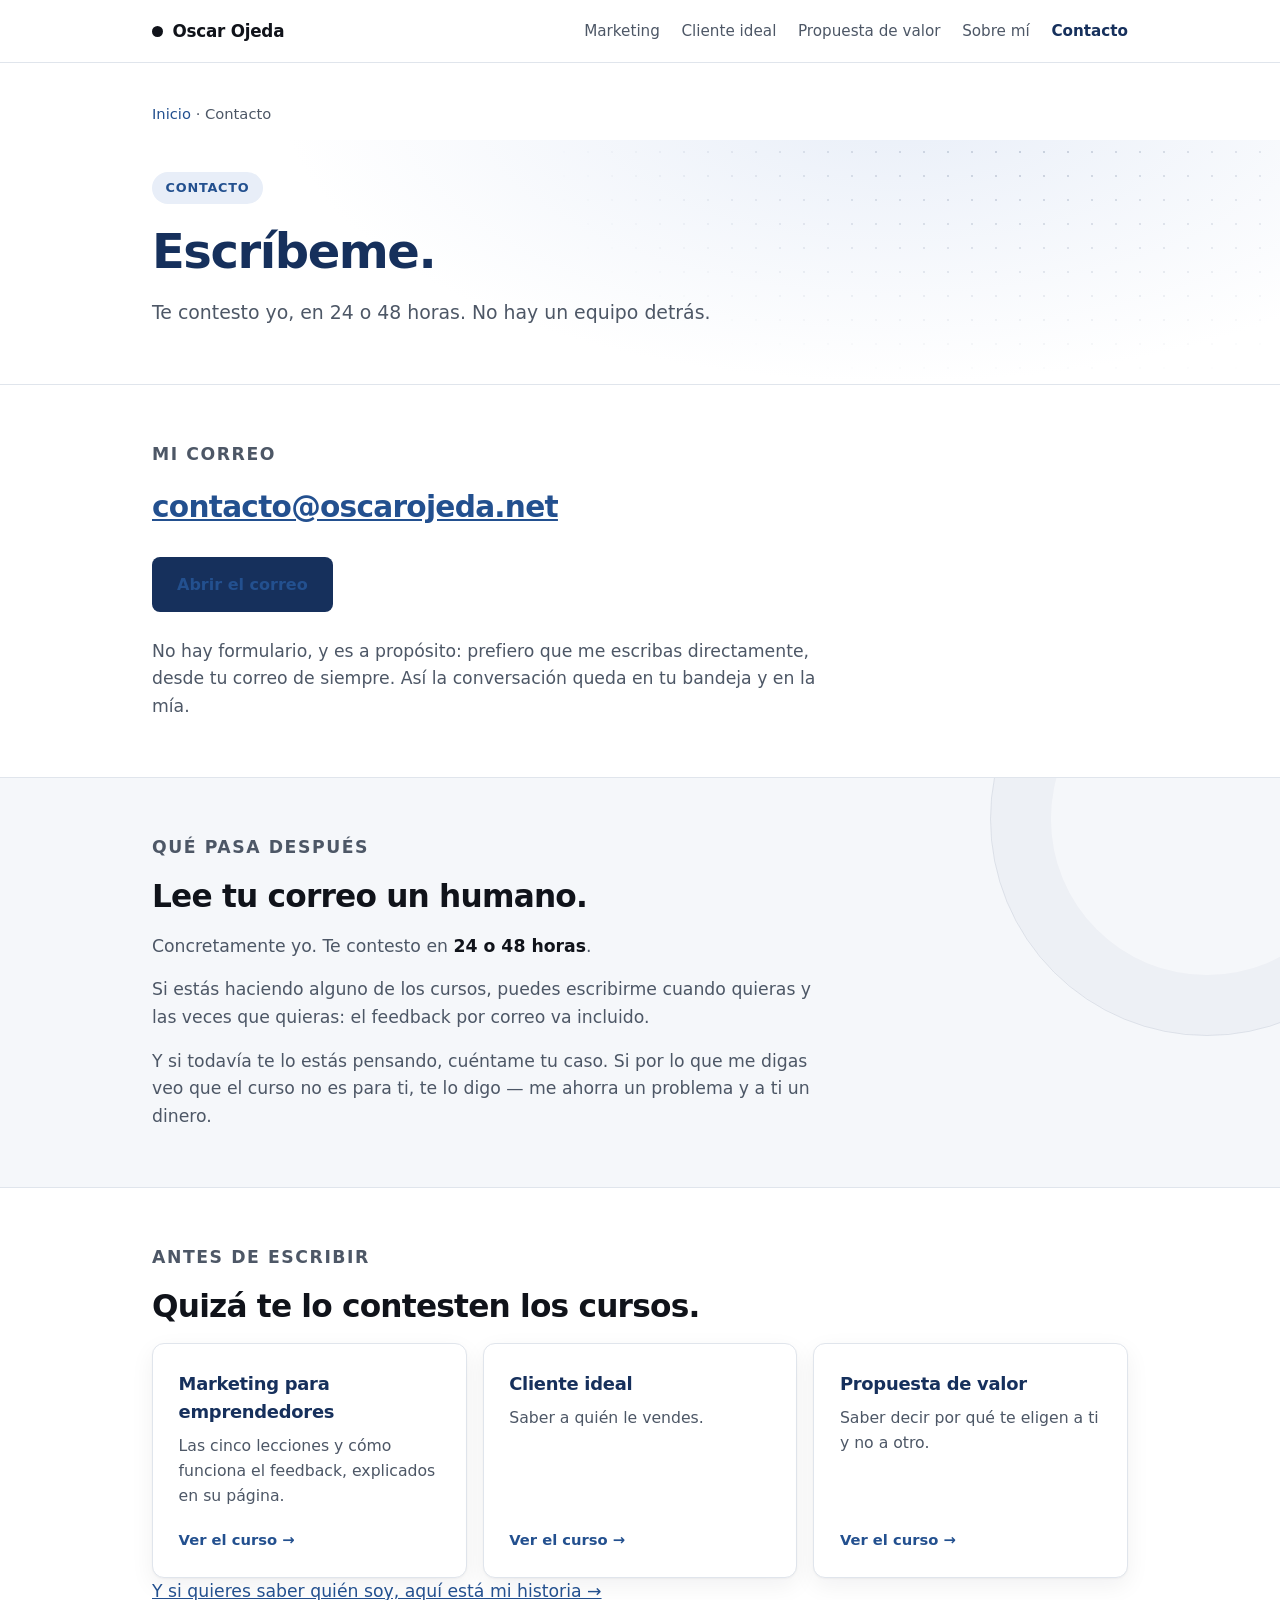
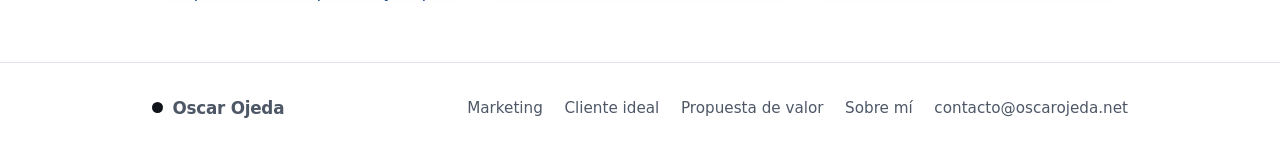
==== commit c75e8e1e: "Vuelta a la web de antes del rediseño Por decisión de Oscar, la web vuelve a como estaba el 10 de se" ====
--- a/contacto.html
+++ b/contacto.html
@@ -17,28 +17,13 @@
           <span class="punto"></span>
           Oscar Ojeda
         </a>
-
-        <nav class="menu-ancho">
+        <nav>
           <a href="curso-marketing.html">Marketing</a>
           <a href="curso-cliente-ideal.html">Cliente ideal</a>
           <a href="curso-propuesta-de-valor.html">Propuesta de valor</a>
           <a href="sobre-mi.html">Sobre mí</a>
+          <a class="activo" href="contacto.html">Contacto</a>
         </nav>
-
-        <a class="boton-cabecera" href="contacto.html">Escríbeme</a>
-
-        <details class="menu-movil">
-          <summary><svg class="barras" width="20" height="20" viewBox="0 0 20 20" fill="none" stroke="currentColor" stroke-width="1.8" stroke-linecap="round" aria-hidden="true"><path d="M3 6h14M3 10h14M3 14h14"/></svg><svg class="aspa" width="20" height="20" viewBox="0 0 20 20" fill="none" stroke="currentColor" stroke-width="1.8" stroke-linecap="round" aria-hidden="true"><path d="M5 5l10 10M15 5L5 15"/></svg> Menú</summary>
-          <nav>
-            <a href="index.html">Inicio</a>
-            <a href="curso-marketing.html">Marketing</a>
-            <a href="curso-cliente-ideal.html">Cliente ideal</a>
-            <a href="curso-propuesta-de-valor.html">Propuesta de valor</a>
-            <a href="sobre-mi.html">Sobre mí</a>
-            <a class="activo" href="contacto.html">Contacto</a>
-            <a class="correo-menu" href="mailto:contacto@oscarojeda.net">contacto@oscarojeda.net</a>
-          </nav>
-        </details>
       </div>
     </div>
   </header>
@@ -117,14 +102,8 @@
           <a href="curso-cliente-ideal.html">Cliente ideal</a>
           <a href="curso-propuesta-de-valor.html">Propuesta de valor</a>
           <a href="sobre-mi.html">Sobre mí</a>
-          <a href="contacto.html">Contacto</a>
+          <a href="contacto.html">contacto@oscarojeda.net</a>
         </nav>
-        <a href="mailto:contacto@oscarojeda.net">contacto@oscarojeda.net</a>
-      </div>
-      <div class="raya-pie"></div>
-      <div class="letra-pequena">
-        <span>© 2026 Oscar Ojeda</span>
-        <span>Cursos grabados para emprendedores de servicios</span>
       </div>
     </div>
   </footer>
--- a/estilos.css
+++ b/estilos.css
@@ -1,44 +1,16 @@
 /* Estilos comunes de la web de Oscar Ojeda.
    Un solo sitio para todo: cambiar un color aquí lo cambia en las seis páginas. */
-
-/* ---------- La letra ----------
-
-   Geist, licencia SIL Open Font License, guardada en fuentes/ dentro del
-   propio proyecto. No se enlaza desde el servidor de nadie: el día que lo
-   muevan, la web se seguiría viendo igual.
-
-   Dos pesos y no más: 400 para el texto, 600 para los titulares. Cada
-   archivo son 40 KB, y con estos dos hay contraste de sobra.
-
-   font-display: swap significa que el texto se lee con la letra del
-   sistema mientras Geist se descarga, en vez de quedarse invisible. */
-
-@font-face {
-  font-family: "Geist";
-  src: url("fuentes/Geist-Regular.woff2") format("woff2");
-  font-weight: 400;
-  font-style: normal;
-  font-display: swap;
-}
-
-@font-face {
-  font-family: "Geist";
-  src: url("fuentes/Geist-SemiBold.woff2") format("woff2");
-  font-weight: 600;
-  font-style: normal;
-  font-display: swap;
-}
 
 :root {
   color-scheme: light;
   --fondo: #ffffff;
-  --fondo-suave: #f6f7f9;
-  --texto: #0f1420;
-  --texto-suave: #525d6e;
-  --azul: #14305e;
-  --azul-medio: #1e4a8f;
-  --azul-claro: #e9eef7;
-  --linea: #e3e7ed;
+  --fondo-suave: #f5f7fa;
+  --texto: #10131a;
+  --texto-suave: #4d5766;
+  --azul: #16305c;
+  --azul-medio: #23508f;
+  --azul-claro: #e8eef8;
+  --linea: #e0e5ec;
   --sombra: 0 1px 2px rgba(16, 19, 26, 0.04), 0 8px 24px rgba(16, 19, 26, 0.06);
 }
 
@@ -48,7 +20,7 @@
 body {
   background: var(--fondo);
   color: var(--texto);
-  font-family: "Geist", system-ui, -apple-system, "Segoe UI", Roboto, "Helvetica Neue", Arial, sans-serif;
+  font-family: system-ui, -apple-system, "Segoe UI", Roboto, "Helvetica Neue", Arial, sans-serif;
   font-size: 17px;
   line-height: 1.6;
   -webkit-font-smoothing: antialiased;
@@ -60,14 +32,12 @@
 
 /* ---------- Cabecera y pie ---------- */
 
-/* Fondo sólido y sin desenfoque. Además de ser decoración de más, el
-   desenfoque hacía que el panel del menú se colocara dentro de la cabecera
-   en vez de sobre toda la pantalla. */
 header {
   border-bottom: 1px solid var(--linea);
   position: sticky;
   top: 0;
-  background: var(--fondo);
+  background: rgba(255, 255, 255, 0.92);
+  backdrop-filter: blur(8px);
   z-index: 10;
 }
 
@@ -97,99 +67,10 @@
   flex-shrink: 0;
 }
 
-/* Menú de pantallas anchas: los enlaces en línea. */
-
-.menu-ancho { display: flex; gap: 1.35rem; font-size: 0.95rem; }
-.menu-ancho a { color: var(--texto-suave); text-decoration: none; white-space: nowrap; }
-.menu-ancho a:hover { color: var(--azul-medio); }
-.menu-ancho a.activo { color: var(--azul); font-weight: 600; }
-
-.boton-cabecera {
-  display: inline-flex;
-  align-items: center;
-  height: 44px;
-  padding: 0 1rem;
-  border-radius: 8px;
-  border: 1px solid var(--linea);
-  background: var(--fondo);
-  color: var(--azul);
-  font-weight: 600;
-  font-size: 0.95rem;
-  text-decoration: none;
-  white-space: nowrap;
-}
-
-.boton-cabecera:hover { border-color: var(--azul); }
-
-/* Menú de pantallas estrechas. Es un <details>: el navegador ya sabe abrirlo
-   y cerrarlo, se maneja con el teclado y los lectores de pantalla lo anuncian.
-   Por eso no hace falta ni una línea de JavaScript. */
-
-.menu-movil { display: none; }
-
-/* La marca y el botón se quedan por encima del panel, para que la cabecera
-   siga visible y se pueda cerrar el menú desde donde se abrió. */
-.barra .marca, .menu-movil > summary { position: relative; z-index: 1; }
-
-.menu-movil > summary {
-  display: inline-flex;
-  align-items: center;
-  gap: 0.5rem;
-  height: 44px;
-  padding: 0 0.9rem;
-  border-radius: 8px;
-  border: 1px solid var(--linea);
-  background: var(--fondo);
-  color: var(--azul);
-  font-weight: 600;
-  font-size: 0.95rem;
-  cursor: pointer;
-  list-style: none;
-}
-
-/* Quitar el triángulo que el navegador pone por defecto. */
-.menu-movil > summary::-webkit-details-marker { display: none; }
-.menu-movil > summary::marker { content: ""; }
-
-.menu-movil > summary .barras,
-.menu-movil > summary .aspa { display: block; }
-.menu-movil[open] > summary .barras { display: none; }
-.menu-movil:not([open]) > summary .aspa { display: none; }
-
-.menu-movil > nav {
-  position: fixed;
-  inset: 0;
-  background: var(--fondo);
-  padding: 5.5rem 1.5rem 2rem;
-  overflow-y: auto;
-  display: flex;
-  flex-direction: column;
-}
-
-.menu-movil > nav a {
-  display: flex;
-  align-items: center;
-  justify-content: space-between;
-  padding: 1.05rem 0;
-  border-bottom: 1px solid var(--linea);
-  color: var(--texto);
-  text-decoration: none;
-  font-size: 1.35rem;
-  font-weight: 600;
-  letter-spacing: -0.02em;
-}
-
-.menu-movil > nav a:hover { color: var(--azul-medio); }
-.menu-movil > nav a.activo { color: var(--azul); }
-
-.menu-movil > nav .correo-menu {
-  margin-top: auto;
-  padding-top: 1.5rem;
-  border-bottom: 0;
-  font-size: 1rem;
-  font-weight: 600;
-  color: var(--azul-medio);
-}
+.barra nav { display: flex; gap: 1.35rem; font-size: 0.95rem; }
+.barra nav a { color: var(--texto-suave); text-decoration: none; white-space: nowrap; }
+.barra nav a:hover { color: var(--azul-medio); }
+.barra nav a.activo { color: var(--azul); font-weight: 600; }
 
 footer {
   padding: 2rem 0;
@@ -198,22 +79,7 @@
   font-size: 0.92rem;
 }
 
-footer .barra { padding: 0 0 1.5rem; flex-wrap: wrap; gap: 1.5rem; }
-footer .marca { font-size: 1rem; }
-footer .barra > a[href^="mailto:"] { color: var(--azul-medio); font-weight: 600; text-decoration: none; }
-footer .barra > a[href^="mailto:"]:hover { text-decoration: underline; }
-
-.raya-pie { height: 1px; background: var(--linea); }
-
-.letra-pequena {
-  display: flex;
-  justify-content: space-between;
-  flex-wrap: wrap;
-  gap: 0.6rem;
-  padding-top: 1.5rem;
-  font-size: 0.9rem;
-  color: var(--texto-suave);
-}
+footer .barra { padding: 0; flex-wrap: wrap; }
 footer nav { display: flex; gap: 1.2rem; flex-wrap: wrap; }
 footer nav a { color: var(--texto-suave); text-decoration: none; }
 footer nav a:hover { color: var(--azul-medio); }
@@ -230,7 +96,7 @@
   font-size: clamp(2rem, 4.2vw, 3rem);
   line-height: 1.12;
   letter-spacing: -0.03em;
-  font-weight: 600;
+  font-weight: 650;
   margin: 0 0 1.2rem;
   color: var(--azul);
   max-width: 22ch;
@@ -240,7 +106,7 @@
   font-size: clamp(1.45rem, 2.8vw, 1.95rem);
   line-height: 1.22;
   letter-spacing: -0.025em;
-  font-weight: 600;
+  font-weight: 650;
   margin: 0 0 1.1rem;
   color: var(--texto);
   max-width: 26ch;
@@ -320,15 +186,15 @@
 
 .hero {
   padding: 5.5rem 0 4rem;
-  background: var(--fondo);
+  background:
+    radial-gradient(60rem 30rem at 75% -10%, var(--azul-claro), transparent 70%),
+    var(--fondo);
 }
 
 .hero-rejilla {
   display: grid;
   grid-template-columns: 1.15fr 0.85fr;
   gap: 3.5rem;
-  /* Con un solo hijo (la fase 4 traera la ficha del curso) el hero ocupa
-     su columna y no deja un hueco raro. */
   align-items: center;
 }
 
@@ -344,9 +210,34 @@
 
 .hero p:last-of-type { margin-bottom: 2rem; }
 
-/* Aquí estaba .figura, el rectángulo azul con aros que ocupaba el mejor
-   sitio de la portada sin decir nada. Su hueco lo ocupa ahora la ficha del
-   curso, que sí cuenta algo. */
+.figura {
+  position: relative;
+  aspect-ratio: 4 / 5;
+  border-radius: 14px;
+  background: linear-gradient(160deg, var(--azul) 0%, #0d1f3d 100%);
+  overflow: hidden;
+  box-shadow: var(--sombra);
+}
+
+.figura span {
+  position: absolute;
+  border-radius: 50%;
+  border: 1px solid rgba(255, 255, 255, 0.16);
+}
+
+.aro-1 { width: 62%; height: 0; padding-bottom: 62%; top: 12%; left: 12%; }
+.aro-2 { width: 86%; height: 0; padding-bottom: 86%; top: 26%; left: 32%; }
+.aro-3 { width: 40%; height: 0; padding-bottom: 40%; top: 54%; left: -6%; }
+
+.figura .lleno {
+  width: 16%;
+  height: 0;
+  padding-bottom: 16%;
+  top: 34%;
+  left: 35%;
+  background: #ffffff;
+  border: 0;
+}
 
 /* ---------- Portada: pruebas ---------- */
 
@@ -361,7 +252,7 @@
 
 .prueba .cifra {
   font-size: 2rem;
-  font-weight: 600;
+  font-weight: 650;
   letter-spacing: -0.03em;
   color: var(--azul);
   line-height: 1.1;
@@ -373,163 +264,27 @@
 
 /* ---------- Portada: alternativas ---------- */
 
-/* Lista con lineas finas en vez de rejilla de tarjetas: menos cajas y la
-   misma informacion. El azul queda reservado para la ultima, la propia. */
-
-.alternativas { display: flex; flex-direction: column; }
+.alternativas { display: grid; grid-template-columns: repeat(2, 1fr); gap: 1rem; }
 
 .alternativa {
-  display: grid;
-  grid-template-columns: 14rem minmax(0, 1fr);
-  gap: 2rem;
-  padding: 1.35rem 0;
-  border-top: 1px solid var(--linea);
-}
-
-.alternativa:last-of-type { border-bottom: 1px solid var(--linea); }
-.alternativa h3 { font-size: 1.05rem; font-weight: 600; margin: 0; }
-.alternativa p { margin: 0; color: var(--texto-suave); font-size: 1.02rem; }
-
-.alternativa.propia {
-  display: flex;
-  flex-direction: column;
-  gap: 0.6rem;
-  margin-top: 2rem;
-  padding: 2rem;
-  background: var(--azul);
-  border: 0;
-  border-radius: 12px;
-  color: #ffffff;
-}
-
-.alternativa.propia .titulo-propia { display: flex; align-items: center; gap: 0.7rem; }
-.alternativa.propia .punto { background: #ffffff; }
-.alternativa.propia h3 { color: #ffffff; font-size: 1.15rem; }
-.alternativa.propia p { color: rgba(255, 255, 255, 0.84); }
-
-
-/* ---------- La ficha del curso ----------
-
-   Ocupa el sitio donde estaba la figura decorativa. Ensena de que se
-   compone el curso: las cinco lecciones y como funciona el feedback. */
-
-.marco-ficha { background: var(--fondo-suave); border-radius: 20px; padding: 1.5rem; }
-
-.ficha-curso {
+  padding: 1.5rem;
   background: var(--fondo);
   border: 1px solid var(--linea);
-  border-radius: 14px;
-  padding: 1.6rem;
-  box-shadow: var(--sombra);
-}
-
-/* El rotulillo y la etiqueta comparten fila; el titulo se queda con el
-   ancho entero, que si no se parte en dos lineas cortas. */
-/* El rotulillo no se parte nunca; si no cabe junto a la etiqueta, la
-   etiqueta baja a la linea siguiente. Asi en el movil la tarjeta puede
-   encoger hasta el ancho de la pantalla. */
-.ficha-cabeza { display: flex; align-items: center; justify-content: space-between; gap: 0.6rem 1rem; flex-wrap: wrap; }
-.ficha-cabeza .titulillo { margin: 0; white-space: nowrap; }
-
-.ficha-titulo {
-  font-size: 1.2rem;
-  margin: 0.7rem 0 0;
-  color: var(--texto);
-  max-width: none;
-  letter-spacing: -0.015em;
-}
-
-.marbete {
-  font-size: 0.82rem;
-  font-weight: 600;
-  color: var(--azul);
-  background: var(--azul-claro);
-  border-radius: 100px;
-  padding: 0.3rem 0.7rem;
-  white-space: nowrap;
-  flex-shrink: 0;
-}
-
-.raya { height: 1px; background: var(--linea); margin: 1.2rem 0; }
-
-.indice { margin: 0; padding: 0; list-style: none; counter-reset: paso; }
-
-.indice li {
-  counter-increment: paso;
-  display: flex;
-  align-items: center;
-  gap: 0.85rem;
-  font-size: 1rem;
-  font-weight: 600;
-  color: var(--texto);
-  padding: 0.42rem 0;
-}
-
-/* El punto de la marca, trabajando: es la numeracion de las lecciones. */
-.indice li::before {
-  content: counter(paso);
-  width: 1.85rem;
-  height: 1.85rem;
-  border-radius: 50%;
-  background: var(--texto);
+  border-radius: 10px;
+}
+
+.alternativa h3 { font-size: 1.02rem; font-weight: 600; margin: 0 0 0.4rem; }
+.alternativa p { margin: 0; color: var(--texto-suave); font-size: 0.98rem; }
+
+.alternativa.propia {
+  background: var(--azul);
+  border-color: var(--azul);
   color: #ffffff;
-  font-size: 0.8rem;
-  font-weight: 600;
-  display: flex;
-  align-items: center;
-  justify-content: center;
-  flex-shrink: 0;
-}
-
-.ficha-pie { display: flex; align-items: center; gap: 0.75rem; }
-
-.ficha-pie .inicial {
-  width: 2.1rem;
-  height: 2.1rem;
-  border-radius: 50%;
-  background: var(--azul);
-  color: #ffffff;
-  font-size: 0.88rem;
-  font-weight: 600;
-  display: flex;
-  align-items: center;
-  justify-content: center;
-  flex-shrink: 0;
-}
-
-.ficha-pie p { margin: 0; font-size: 0.95rem; color: var(--texto-suave); }
-.ficha-pie strong { color: var(--texto); font-weight: 600; }
-
-/* ---------- Hueco para la foto de Oscar ----------
-
-   A proposito: mejor un hueco honesto que una foto de banco. Sale en
-   cuanto haya retrato de verdad. */
-
-.hueco-foto {
-  display: flex;
-  flex-direction: column;
-  align-items: center;
-  justify-content: center;
-  gap: 0.6rem;
-  text-align: center;
-  min-height: 22rem;
-  background: var(--azul-claro);
-  border-radius: 16px;
-  padding: 2rem;
-}
-
-.hueco-foto .punto { width: 15px; height: 15px; }
-.hueco-foto span { font-size: 0.95rem; color: var(--texto-suave); max-width: 15rem; }
-.hueco-foto .rotulo { color: var(--azul); font-weight: 600; }
-
-/* ---------- Quien esta detras ---------- */
-
-.detras-rejilla {
-  display: grid;
-  grid-template-columns: 20rem minmax(0, 1fr);
-  gap: 3.5rem;
-  align-items: center;
-}
+  grid-column: 1 / -1;
+}
+
+.alternativa.propia h3 { color: #ffffff; }
+.alternativa.propia p { color: rgba(255, 255, 255, 0.82); }
 
 /* ---------- Tarjetas de curso ---------- */
 
@@ -551,48 +306,30 @@
 
 .curso:hover { border-color: var(--azul-medio); }
 
-.curso .titulillo { margin: 0 0 0.3rem; }
-
 .curso h3 {
-  font-size: 1.2rem;
-  font-weight: 600;
-  margin: 0 0 1.2rem;
+  font-size: 1.12rem;
+  font-weight: 600;
+  margin: 0 0 0.4rem;
   color: var(--azul);
   letter-spacing: -0.015em;
 }
 
-/* Con que llegas y con que sales, que es lo que de verdad ayuda a elegir.
-   Sale del apartado "Los cursos" de marca.md. */
-
-.viaje { display: flex; flex-direction: column; gap: 0.9rem; flex-grow: 1; }
-
-.viaje div { padding-top: 0.9rem; border-top: 1px solid var(--linea); }
-
-.viaje dt {
-  font-size: 0.78rem;
-  font-weight: 600;
-  letter-spacing: 0.06em;
-  text-transform: uppercase;
+.curso p {
+  margin: 0 0 1.2rem;
   color: var(--texto-suave);
-  margin: 0 0 0.2rem;
-}
-
-.viaje dd { margin: 0; font-size: 0.98rem; color: var(--texto-suave); }
-
-.curso .flecha {
-  font-size: 0.95rem;
-  font-weight: 600;
-  color: var(--azul-medio);
-  margin-top: 1.2rem;
-  padding-top: 1.1rem;
-  border-top: 1px solid var(--linea);
-}
+  font-size: 0.98rem;
+  flex-grow: 1;
+}
+
+.curso .flecha { font-size: 0.92rem; font-weight: 600; color: var(--azul-medio); }
 
 /* ---------- Páginas de curso ---------- */
 
 .cabecera-curso {
   padding: 2rem 0 3.5rem;
-  background: var(--fondo);
+  background:
+    radial-gradient(55rem 26rem at 70% -20%, var(--azul-claro), transparent 70%),
+    var(--fondo);
 }
 
 .cabecera-curso .entradilla {
@@ -624,7 +361,7 @@
   background: var(--azul);
   color: #ffffff;
   font-size: 0.92rem;
-  font-weight: 600;
+  font-weight: 650;
   display: flex;
   align-items: center;
   justify-content: center;
@@ -641,94 +378,6 @@
 .leccion p { margin: 0; font-size: 1rem; color: var(--texto-suave); }
 
 .nota-lecciones { margin-top: 1.5rem; }
-
-
-/* ---------- Paginas de curso: el par dolor / deseo ----------
-
-   Se leen de una vez, uno al lado del otro. El dolor primero: el cliente y
-   su problema van antes que el servicio. */
-
-.par { display: grid; grid-template-columns: repeat(2, minmax(0, 1fr)); gap: 1.25rem; align-items: stretch; }
-
-.par > * { margin: 0; }
-
-.llegas {
-  background: var(--fondo);
-  border: 1px solid var(--linea);
-  border-radius: 14px;
-  padding: 2rem;
-}
-
-.sales {
-  background: var(--azul);
-  border-radius: 14px;
-  padding: 2rem;
-  color: #ffffff;
-}
-
-.llegas h2, .sales h2 { max-width: none; }
-.sales h2 { color: #ffffff; }
-.sales .titulillo { color: rgba(255, 255, 255, 0.76); }
-.sales p { color: rgba(255, 255, 255, 0.84); }
-.sales p strong { color: #ffffff; }
-.llegas p:last-child, .sales p:last-child { margin-bottom: 0; }
-
-/* ---------- Paginas de curso: la ficha de lo que incluye ----------
-
-   Va a la altura del contenido, no escondida al final, para que quien ya
-   se ha decidido no tenga que seguir bajando. */
-
-.curso-rejilla {
-  display: grid;
-  grid-template-columns: minmax(0, 1fr) 21rem;
-  gap: 4rem;
-  align-items: start;
-}
-
-.ficha-incluye {
-  background: var(--fondo);
-  border: 1px solid var(--linea);
-  border-radius: 14px;
-  padding: 1.75rem;
-  box-shadow: var(--sombra);
-  position: sticky;
-  top: 6rem;
-}
-
-.ficha-incluye h2 {
-  font-size: 1.25rem;
-  margin: 0 0 1.2rem;
-  color: var(--azul);
-  max-width: none;
-}
-
-.ficha-incluye .titulillo { margin: 0 0 0.3rem; }
-
-.incluye { list-style: none; margin: 0; padding: 0; display: flex; flex-direction: column; gap: 0.85rem; }
-
-.incluye li {
-  display: flex;
-  align-items: flex-start;
-  gap: 0.7rem;
-  font-size: 0.98rem;
-  color: var(--texto);
-}
-
-.incluye .visto {
-  width: 1.3rem;
-  height: 1.3rem;
-  border-radius: 50%;
-  background: var(--azul-claro);
-  color: var(--azul);
-  display: flex;
-  align-items: center;
-  justify-content: center;
-  flex-shrink: 0;
-  margin-top: 0.15rem;
-}
-
-.ficha-incluye .boton { width: 100%; text-align: center; }
-.ficha-incluye .apunte { font-size: 0.88rem; color: var(--texto-suave); text-align: center; margin: 0.8rem 0 0; }
 
 /* ---------- Bloque destacado en azul ---------- */
 
@@ -747,7 +396,7 @@
 .destacado .dato {
   display: inline-block;
   font-size: 1.9rem;
-  font-weight: 600;
+  font-weight: 650;
   letter-spacing: -0.03em;
   margin-bottom: 0.3rem;
 }
@@ -785,7 +434,7 @@
 .correo-grande {
   display: block;
   font-size: clamp(1.15rem, 3.4vw, 1.85rem);
-  font-weight: 600;
+  font-weight: 650;
   letter-spacing: -0.025em;
   color: var(--azul);
   word-break: break-word;
@@ -821,27 +470,91 @@
 .otro .flecha { font-size: 0.92rem; font-weight: 600; color: var(--azul-medio); }
 
 .volver { margin-top: 1.5rem; font-size: 0.98rem; }
-.volver a { color: var(--azul-medio); font-weight: 600; }
+.volver a { color: var(--azul-medio); font-weight: 500; }
+
+/* ---------- Fondos decorativos, dibujados con CSS ---------- */
+
+.hero, .pruebas, .cursos, .contacto, .cabecera-curso, section.bloque.suave {
+  position: relative;
+  overflow: hidden;
+}
+
+.hero > *, .pruebas > *, .cursos > *, .contacto > *,
+.cabecera-curso > *, section.bloque.suave > * {
+  position: relative;
+  z-index: 1;
+}
+
+.hero::before,
+.cabecera-curso::before {
+  content: "";
+  position: absolute;
+  inset: 0;
+  background-image: radial-gradient(circle, rgba(22, 48, 92, 0.18) 1px, transparent 1px);
+  background-size: 24px 24px;
+  -webkit-mask-image: radial-gradient(42rem 21rem at 80% 6%, #000, transparent 72%);
+  mask-image: radial-gradient(42rem 21rem at 80% 6%, #000, transparent 72%);
+  pointer-events: none;
+}
+
+.pruebas::before,
+.cursos::before,
+section.bloque.suave::before {
+  content: "";
+  position: absolute;
+  width: 27rem;
+  height: 27rem;
+  right: -9rem;
+  top: -11rem;
+  border-radius: 50%;
+  border: 1px solid rgba(22, 48, 92, 0.11);
+  box-shadow: inset 0 0 0 3.75rem rgba(22, 48, 92, 0.03);
+  pointer-events: none;
+}
+
+.cursos::before { left: -11rem; right: auto; top: auto; bottom: -13rem; }
+
+.contacto:not(.bloque)::before,
+.contacto:not(.bloque)::after {
+  content: "";
+  position: absolute;
+  border-radius: 50%;
+  border: 1px solid rgba(255, 255, 255, 0.14);
+  pointer-events: none;
+}
+
+.contacto:not(.bloque)::before { width: 30rem; height: 30rem; right: -8rem; top: -12rem; }
+.contacto:not(.bloque)::after { width: 18rem; height: 18rem; right: 4rem; bottom: -9rem; }
+
+.destacado { position: relative; overflow: hidden; }
+.destacado > * { position: relative; z-index: 1; }
+
+.destacado::before,
+.destacado::after {
+  content: "";
+  position: absolute;
+  border-radius: 50%;
+  border: 1px solid rgba(255, 255, 255, 0.15);
+  pointer-events: none;
+}
+
+.destacado::before { width: 24rem; height: 24rem; right: -7rem; top: -10rem; }
+.destacado::after { width: 14rem; height: 14rem; right: 3rem; bottom: -8rem; }
 
 /* ---------- Móvil ---------- */
 
 @media (max-width: 52rem) {
   .hero-rejilla { grid-template-columns: 1fr; gap: 2.5rem; }
+  .figura { max-width: 20rem; aspect-ratio: 1 / 1; }
   .lista-cursos { grid-template-columns: 1fr; }
-  .detras-rejilla { grid-template-columns: 1fr; gap: 2rem; }
-  .par { grid-template-columns: 1fr; }
-  .curso-rejilla { grid-template-columns: 1fr; gap: 2.5rem; }
-  .ficha-incluye { position: static; }
-  .alternativa { grid-template-columns: 1fr; gap: 0.35rem; }
+  .alternativas { grid-template-columns: 1fr; }
   .pruebas-rejilla { grid-template-columns: 1fr; gap: 1.5rem; }
   .otros { grid-template-columns: 1fr; }
-
-  /* Por debajo de este ancho los enlaces ya no caben en línea: se esconde el
-     menú ancho y aparece el botón que despliega el panel. Nunca se esconde el
-     menú sin dejar forma de abrirlo. */
-  .menu-ancho { display: none; }
-  .boton-cabecera { display: none; }
-  .menu-movil { display: block; }
+  .barra nav { gap: 1rem; font-size: 0.9rem; }
+}
+
+@media (max-width: 40rem) {
+  .barra nav { display: none; }
 }
 
 @media (max-width: 34rem) {
@@ -849,9 +562,6 @@
   .hero { padding: 3.5rem 0 3rem; }
   section.bloque { padding: 2.75rem 0; }
   .destacado { padding: 1.5rem; }
-  .marco-ficha { padding: 1.25rem; }
-  .llegas, .sales, .ficha-incluye { padding: 1.5rem; }
-  .alternativa.propia { padding: 1.5rem; }
   .boton { width: 100%; text-align: center; }
   footer .barra { flex-direction: column; align-items: flex-start; gap: 0.8rem; }
 }
